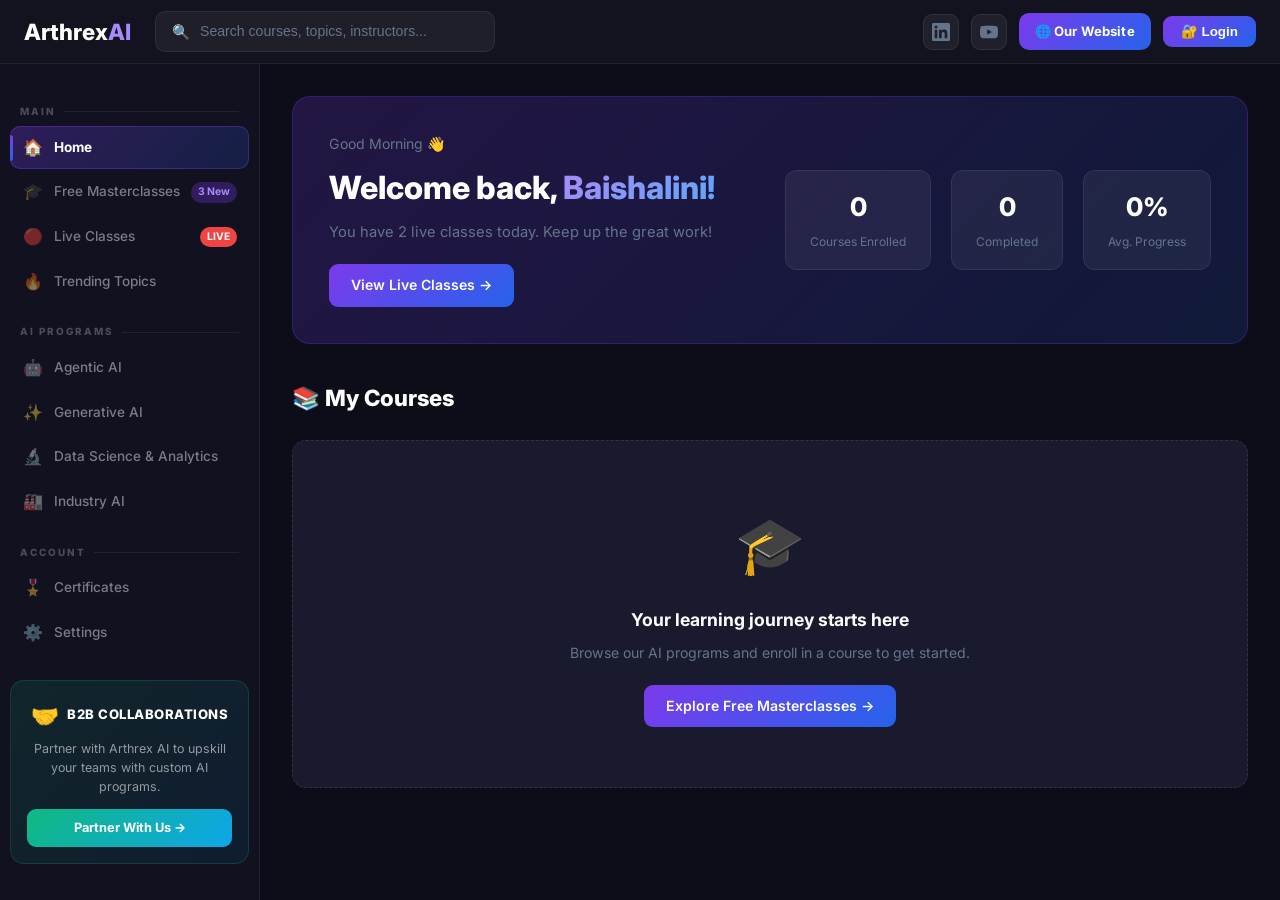
==== index.html @ 7dc5d70b "Initial commit — Arthrex AI EdTech platform" ====
<!DOCTYPE html>
<html lang="en">
<head>
  <meta charset="UTF-8" />
  <meta name="viewport" content="width=device-width, initial-scale=1.0"/>
  <title>Arthrex AI Dashboard</title>
  <link href="https://fonts.googleapis.com/css2?family=Inter:wght@400;500;600;700;800;900&display=swap" rel="stylesheet"/>
  <link rel="stylesheet" href="styles.css"/>
  <link rel="stylesheet" href="course-detail.css"/>
</head>
<body>

  <!-- TOP NAVBAR -->
  <header class="topbar">
    <div class="topbar-left">
      <div class="logo">Arthrex<span>AI</span></div>
      <div class="search-bar">
        <span class="search-icon">🔍</span>
        <input type="text" placeholder="Search courses, topics, instructors..." />
      </div>
    </div>
    <div class="topbar-right">
      <a href="https://www.linkedin.com/company/arthrex-ai" target="_blank" class="icon-btn social-btn" title="LinkedIn">
        <svg width="18" height="18" viewBox="0 0 24 24" fill="currentColor"><path d="M20.447 20.452h-3.554v-5.569c0-1.328-.027-3.037-1.852-3.037-1.853 0-2.136 1.445-2.136 2.939v5.667H9.351V9h3.414v1.561h.046c.477-.9 1.637-1.85 3.37-1.85 3.601 0 4.267 2.37 4.267 5.455v6.286zM5.337 7.433a2.062 2.062 0 0 1-2.063-2.065 2.064 2.064 0 1 1 2.063 2.065zm1.782 13.019H3.555V9h3.564v11.452zM22.225 0H1.771C.792 0 0 .774 0 1.729v20.542C0 23.227.792 24 1.771 24h20.451C23.2 24 24 23.227 24 22.271V1.729C24 .774 23.2 0 22.222 0h.003z"/></svg>
      </a>
      <a href="https://www.youtube.com/@arthrex-ai" target="_blank" class="icon-btn social-btn yt-btn" title="YouTube">
        <svg width="20" height="18" viewBox="0 0 24 24" fill="currentColor"><path d="M23.498 6.186a3.016 3.016 0 0 0-2.122-2.136C19.505 3.545 12 3.545 12 3.545s-7.505 0-9.377.505A3.017 3.017 0 0 0 .502 6.186C0 8.07 0 12 0 12s0 3.93.502 5.814a3.016 3.016 0 0 0 2.122 2.136c1.871.505 9.376.505 9.376.505s7.505 0 9.377-.505a3.015 3.015 0 0 0 2.122-2.136C24 15.93 24 12 24 12s0-3.93-.502-5.814zM9.545 15.568V8.432L15.818 12l-6.273 3.568z"/></svg>
      </a>
      <a href="website.html" class="btn-website" title="Our Website">🌐 Our Website</a>
      <button class="btn-login" id="btnLogin" style="display:none">🔐 Login</button>
      <div class="user-avatar" id="userAvatar" style="display:none">BS</div>
      <button class="btn-logout" id="btnLogout" style="display:none">Logout</button>
    </div>
  </header>

  <div class="dashboard-layout">

    <!-- LEFT SIDEBAR -->
    <aside class="sidebar">
      <nav class="sidebar-nav">

        <div class="nav-section-label">Main</div>
        <a href="#" class="nav-item active" data-section="home">
          <span class="nav-icon">🏠</span> Home
          <span class="badge new-badge" id="myCoursesCount" style="display:none">0</span>
        </a>
        <a href="#" class="nav-item" data-section="masterclass">
          <span class="nav-icon">🎓</span> Free Masterclasses
          <span class="badge new-badge">3 New</span>
        </a>
        <a href="#" class="nav-item" data-section="live">
          <span class="nav-icon">🔴</span> Live Classes
          <span class="badge live-badge">LIVE</span>
        </a>
        <a href="#" class="nav-item" data-section="trending">
          <span class="nav-icon">🔥</span> Trending Topics
        </a>

        <div class="nav-section-label">AI Programs</div>
        <a href="#" class="nav-item" data-section="agentic">
          <span class="nav-icon">🤖</span> Agentic AI
        </a>
        <a href="#" class="nav-item" data-section="genai">
          <span class="nav-icon">✨</span> Generative AI
        </a>
        <a href="#" class="nav-item" data-section="datascience">
          <span class="nav-icon">🔬</span> Data Science & Analytics
        </a>
        <a href="#" class="nav-item" data-section="domainai">
          <span class="nav-icon">🏭</span> Industry AI
        </a>

        <div class="nav-section-label">Account</div>
        <a href="#" class="nav-item" data-section="certificates">
          <span class="nav-icon">🎖️</span> Certificates
        </a>
        <a href="#" class="nav-item" data-section="settings">
          <span class="nav-icon">⚙️</span> Settings
        </a>
        <a href="admin.html" class="nav-item admin-link">
          <span class="nav-icon">🛡️</span> Admin Panel
        </a>

      </nav>

      <!-- Sidebar CTA — B2B Collaborations -->
      <div class="sidebar-cta b2b-cta">
        <div class="b2b-cta-top">
          <span class="b2b-icon">🤝</span>
          <strong>B2B Collaborations</strong>
        </div>
        <p>Partner with Arthrex AI to upskill your teams with custom AI programs.</p>
        <a href="#" class="btn-upgrade btn-b2b" onclick="openB2BModal()">Partner With Us →</a>
      </div>
    </aside>

    <!-- MAIN CONTENT -->
    <main class="main-content">

      <!-- HOME SECTION -->
      <section class="content-section active" id="section-home">
        <div class="welcome-banner">
          <div class="welcome-text">
            <p class="welcome-label">Good Morning 👋</p>
            <h1>Welcome back, <span class="gradient-text">Baishalini!</span></h1>
            <p class="welcome-sub">You have 2 live classes today. Keep up the great work!</p>
            <a href="#" class="btn-primary" onclick="showSection('live')">View Live Classes →</a>
          </div>
          <div class="welcome-stats">
            <div class="stat-box"><strong id="statEnrolled">0</strong><span>Courses Enrolled</span></div>
            <div class="stat-box"><strong id="statCompleted">0</strong><span>Completed</span></div>
            <div class="stat-box"><strong id="statProgress">0%</strong><span>Avg. Progress</span></div>
          </div>
        </div>

        <!-- My Courses -->
        <div class="section-header">
          <h2>📚 My Courses</h2>
          <a href="admin-lms.html" class="btn-manage-courses">⚙️ Manage in LMS Admin</a>
        </div>
        <div id="myCoursesEmpty" class="my-courses-empty" style="display:none">
          <div class="empty-icon">🎓</div>
          <h3>Your learning journey starts here</h3>
          <p>Browse our AI programs and enroll in a course to get started.</p>
          <a href="#" class="btn-primary" onclick="showSection('masterclass')">Explore Free Masterclasses →</a>
          <a href="#" class="btn-admin-only" id="emptyAdminLink" style="display:none;margin-top:10px" href="admin-lms.html">⚙️ Add Courses (Admin)</a>
        </div>
        <div class="cards-grid" id="myCoursesGrid"></div>

      </section>

      <!-- LIVE CLASSES SECTION -->
      <section class="content-section" id="section-live">
        <div class="section-header">
          <h2>🔴 Live Classes</h2>
        </div>
        <!-- Dynamic admin-created live classes only -->
        <div class="live-grid" id="dynamicLiveClasses"></div>
        <div id="lcEmptyState" class="lc-empty-state" style="display:none">
          <div class="empty-icon">🔴</div>
          <h3>No live classes scheduled</h3>
          <p>Check back soon — new sessions are added regularly.</p>
        </div>
      </section>

      <!-- FREE MASTERCLASSES SECTION -->
      <section class="content-section" id="section-masterclass">
        <div class="section-header">
          <h2>🎓 Free Masterclasses</h2>
        </div>
        <!-- Dynamic admin-created masterclasses (shown first) -->
        <div class="cards-grid" id="dynamicMasterclasses"></div>
      </section>

      <!-- TRENDING TOPICS SECTION -->
      <section class="content-section" id="section-trending">
        <div class="section-header">
          <h2>🔥 Trending Topics</h2>
          <p class="section-subtitle">Top AI & tech videos from YouTube — updated picks</p>
        </div>

        <!-- Search bar -->
        <div class="yt-search-bar">
          <span class="yt-search-icon">🔍</span>
          <input type="text" id="ytSearchInput" placeholder="Search YouTube for any topic..." onkeydown="if(event.key==='Enter') ytSearch()"/>
          <button class="btn-yt-search" onclick="ytSearch()">Search YouTube</button>
        </div>

        <!-- Topic filter chips -->
        <div class="yt-topic-chips" id="ytTopicChips">
          <button class="yt-chip active" onclick="loadTopic(this, 'top llm models 2025')">🧠 Top LLMs</button>
          <button class="yt-chip" onclick="loadTopic(this, 'claude code tutorial 2025')">🤖 Claude Code</button>
          <button class="yt-chip" onclick="loadTopic(this, 'agentic AI tutorial 2025')">⚡ Agentic AI</button>
          <button class="yt-chip" onclick="loadTopic(this, 'ChatGPT o3 tutorial')">💬 ChatGPT o3</button>
          <button class="yt-chip" onclick="loadTopic(this, 'Google Gemini 2.5 tutorial')">✨ Gemini 2.5</button>
          <button class="yt-chip" onclick="loadTopic(this, 'RAG tutorial 2025')">🔗 RAG</button>
          <button class="yt-chip" onclick="loadTopic(this, 'MCP model context protocol tutorial')">🔌 MCP</button>
          <button class="yt-chip" onclick="loadTopic(this, 'LangGraph tutorial 2025')">🕸️ LangGraph</button>
          <button class="yt-chip" onclick="loadTopic(this, 'CrewAI tutorial 2025')">👥 CrewAI</button>
          <button class="yt-chip" onclick="loadTopic(this, 'AWS Bedrock agents tutorial')">☁️ AWS Bedrock</button>
          <button class="yt-chip" onclick="loadTopic(this, 'fine tuning LLM tutorial 2025')">🎯 Fine-Tuning</button>
          <button class="yt-chip" onclick="loadTopic(this, 'AI agents 2025 tutorial')">🚀 AI Agents</button>
        </div>

        <!-- Active topic label -->
        <div class="yt-active-label" id="ytActiveLabel">
          <span id="ytTopicTitle">🧠 Top LLMs</span>
          <a id="ytSearchLink" href="https://www.youtube.com/results?search_query=top+llm+models+2025" target="_blank" class="yt-open-all">Open in YouTube ↗</a>
        </div>

        <!-- Video grid -->
        <div class="yt-video-grid" id="ytVideoGrid"></div>

        <!-- Loading state -->
        <div class="yt-loading" id="ytLoading" style="display:none">
          <div class="yt-spinner"></div>
          <span>Loading videos...</span>
        </div>
      </section>

      <!-- GENERATIVE AI SECTION -->
      <section class="content-section" id="section-genai">
        <div class="section-header">
          <h2>✨ Generative AI</h2>
          <div class="filter-tabs">
            <button class="filter-btn active">All</button>
            <button class="filter-btn">Professional</button>
            <button class="filter-btn">LLM</button>
            <button class="filter-btn">Prompt Engineering</button>
            <button class="filter-btn">RAG</button>
            <button class="filter-btn">MCP</button>
          </div>
        </div>
        <div class="cards-grid">
          <!-- LLM Programs -->
          <div class="subsection-header" style="grid-column:1/-1">
            <span class="subsection-icon">🧠</span>
            <h3>Large Language Models</h3>
          </div>

          <div class="master-card">
            <div class="card-thumb" style="background:linear-gradient(135deg,#10a37f,#1a7f64)">💬</div>
            <div class="card-body">
              <span class="tag">LLM</span>
              <div class="pro-badge" style="background:linear-gradient(135deg,#10a37f,#1a7f64)">GPT</div>
              <h3>Advanced GPT Engineering</h3>
              <p>Master GPT-4o, function calling, assistants API & production GPT applications.</p>
              <div class="card-meta"><span>⏱ 5 hrs</span><span>⭐ 4.9</span><span>👥 20K enrolled</span></div>
              <a href="#" class="btn-enroll">Enroll Now</a>
            </div>
          </div>

          <div class="master-card">
            <div class="card-thumb" style="background:linear-gradient(135deg,#c97c3a,#e8a87c)">🕶️</div>
            <div class="card-body">
              <span class="tag">LLM</span>
              <div class="pro-badge" style="background:linear-gradient(135deg,#c97c3a,#e8a87c)">Claude</div>
              <h3>Claude AI Engineering</h3>
              <p>Build intelligent apps using Anthropic's Claude — tool use, vision & long context.</p>
              <div class="card-meta"><span>⏱ 4 hrs</span><span>⭐ 4.8</span><span>👥 12K enrolled</span></div>
              <a href="#" class="btn-enroll">Enroll Now</a>
            </div>
          </div>

          <div class="master-card">
            <div class="card-thumb" style="background:linear-gradient(135deg,#4285f4,#34a853)">💎</div>
            <div class="card-body">
              <span class="tag">LLM</span>
              <div class="pro-badge" style="background:linear-gradient(135deg,#4285f4,#34a853)">Gemini</div>
              <h3>Gemini Multimodal Engineering</h3>
              <p>Leverage Google Gemini for text, image, audio & video AI applications.</p>
              <div class="card-meta"><span>⏱ 4.5 hrs</span><span>⭐ 4.9</span><span>👥 14K enrolled</span></div>
              <a href="#" class="btn-enroll">Enroll Now</a>
            </div>
          </div>

          <div class="master-card">
            <div class="card-thumb" style="background:linear-gradient(135deg,#374151,#6b7280)">🖥️</div>
            <div class="card-body">
              <span class="tag">LLM</span>
              <div class="pro-badge" style="background:linear-gradient(135deg,#374151,#6b7280)">Local LLM</div>
              <h3>Open Source LLM Engineering</h3>
              <p>Run & deploy Llama, Mistral, Phi & Ollama locally and on cloud infrastructure.</p>
              <div class="card-meta"><span>⏱ 5 hrs</span><span>⭐ 4.8</span><span>👥 11K enrolled</span></div>
              <a href="#" class="btn-enroll">Enroll Now</a>
            </div>
          </div>

          <div class="master-card">
            <div class="card-thumb" style="background:linear-gradient(135deg,#7c3aed,#ec4899)">🎯</div>
            <div class="card-body">
              <span class="tag">LLM</span>
              <div class="pro-badge" style="background:linear-gradient(135deg,#7c3aed,#ec4899)">Fine-Tuning</div>
              <h3>LLM Fine-Tuning Engineering</h3>
              <p>Fine-tune LLMs using LoRA, QLoRA, PEFT & RLHF for domain-specific tasks.</p>
              <div class="card-meta"><span>⏱ 6 hrs</span><span>⭐ 4.9</span><span>👥 9K enrolled</span></div>
              <a href="#" class="btn-enroll">Enroll Now</a>
            </div>
          </div>

          <div class="master-card">
            <div class="card-thumb" style="background:linear-gradient(135deg,#0ea5e9,#06b6d4)">📝</div>
            <div class="card-body">
              <span class="tag">LLM</span>
              <div class="pro-badge" style="background:linear-gradient(135deg,#0ea5e9,#06b6d4)">Context</div>
              <h3>Context Engineering for LLMs</h3>
              <p>Design optimal context windows, memory systems & retrieval strategies for LLMs.</p>
              <div class="card-meta"><span>⏱ 3.5 hrs</span><span>⭐ 4.9</span><span>👥 8K enrolled</span></div>
              <a href="#" class="btn-enroll">Enroll Now</a>
            </div>
          </div>

          <div class="master-card">
            <div class="card-thumb" style="background:linear-gradient(135deg,#f97316,#facc15)">🚀</div>
            <div class="card-body">
              <span class="tag">LLM</span>
              <div class="pro-badge" style="background:linear-gradient(135deg,#f97316,#facc15)">Deployment</div>
              <h3>Production LLM Systems</h3>
              <p>Deploy, monitor & scale LLMs in production with observability & cost optimization.</p>
              <div class="card-meta"><span>⏱ 5 hrs</span><span>⭐ 4.9</span><span>👥 7K enrolled</span></div>
              <a href="#" class="btn-enroll">Enroll Now</a>
            </div>
          </div>

          <div class="master-card">
            <div class="card-thumb" style="background:linear-gradient(135deg,#1e3a5f,#2563eb)">🏗️</div>
            <div class="card-body">
              <span class="tag">LLM</span>
              <div class="pro-badge enterprise-badge">Architecture</div>
              <h3>Foundation Model Engineering</h3>
              <p>Understand transformer architecture, pre-training, RLHF & foundation model design.</p>
              <div class="card-meta"><span>⏱ 7 hrs</span><span>⭐ 5.0</span><span>👥 5K enrolled</span></div>
              <a href="#" class="btn-enroll">Enroll Now</a>
            </div>
          </div>
          <div class="master-card">
            <div class="card-thumb" style="background:linear-gradient(135deg,#f59e0b,#ef4444)">✍️</div>
            <div class="card-body">
              <span class="tag">Prompt Engineering</span>
              <div class="pro-badge" style="background:linear-gradient(135deg,#f59e0b,#ef4444)">Fundamentals</div>
              <h3>Prompt Engineering Fundamentals</h3>
              <p>Learn prompting techniques, structured outputs, reasoning patterns, and AI response optimization.</p>
              <div class="card-meta"><span>⏱ 2 Weeks</span><span>⭐ 4.9</span><span>👥 18K enrolled</span></div>
              <a href="#" class="btn-enroll">Enroll Now</a>
            </div>
          </div>

          <div class="master-card">
            <div class="card-thumb" style="background:linear-gradient(135deg,#7c3aed,#2563eb)">⚙️</div>
            <div class="card-body">
              <span class="tag">Prompt Engineering</span>
              <div class="pro-badge" style="background:linear-gradient(135deg,#7c3aed,#2563eb)">Advanced</div>
              <h3>Advanced Prompt Engineering</h3>
              <p>Develop chain-of-thought prompts, system prompts, AI workflows, and enterprise prompt architectures.</p>
              <div class="card-meta"><span>⏱ 3 Weeks</span><span>⭐ 4.8</span><span>👥 12K enrolled</span></div>
              <a href="#" class="btn-enroll">Enroll Now</a>
            </div>
          </div>

          <div class="master-card">
            <div class="card-thumb" style="background:linear-gradient(135deg,#10b981,#0ea5e9)">🚀</div>
            <div class="card-body">
              <span class="tag">Prompt Engineering</span>
              <div class="pro-badge" style="background:linear-gradient(135deg,#10b981,#0ea5e9)">Production</div>
              <h3>Prompt Engineering for Production AI</h3>
              <p>Create production-grade prompt pipelines for chatbots, copilots, and AI automation platforms.</p>
              <div class="card-meta"><span>⏱ 3 Weeks</span><span>⭐ 4.9</span><span>👥 10K enrolled</span></div>
              <a href="#" class="btn-enroll">Enroll Now</a>
            </div>
          </div>
          <div class="master-card">
            <div class="card-thumb" style="background:linear-gradient(135deg,#10b981,#0ea5e9)">🔗</div>
            <div class="card-body">
              <span class="tag">RAG</span>
              <div class="pro-badge" style="background:linear-gradient(135deg,#10b981,#0ea5e9)">RAG</div>
              <h3>Build Intelligent Retrieval-Augmented AI Systems</h3>
              <p>Create AI applications with embeddings, vector databases, semantic search, and enterprise knowledge retrieval.</p>
              <div class="card-meta"><span>⏱ 3 Weeks</span><span>⭐ 4.9</span><span>👥 14K enrolled</span></div>
              <a href="#" class="btn-enroll">Enroll Now</a>
            </div>
          </div>

          <div class="master-card">
            <div class="card-thumb" style="background:linear-gradient(135deg,#7c3aed,#ec4899)">🕸️</div>
            <div class="card-body">
              <span class="tag">RAG</span>
              <div class="pro-badge" style="background:linear-gradient(135deg,#7c3aed,#ec4899)">Graph RAG</div>
              <h3>Knowledge Graphs & Contextual AI Retrieval</h3>
              <p>Develop advanced GraphRAG systems using knowledge graphs, relationship mapping, and intelligent reasoning pipelines.</p>
              <div class="card-meta"><span>⏱ 3 Weeks</span><span>⭐ 4.8</span><span>👥 9K enrolled</span></div>
              <a href="#" class="btn-enroll">Enroll Now</a>
            </div>
          </div>

          <div class="master-card">
            <div class="card-thumb" style="background:linear-gradient(135deg,#0ea5e9,#2563eb)">☁️</div>
            <div class="card-body">
              <span class="tag">RAG</span>
              <div class="pro-badge" style="background:linear-gradient(135deg,#0ea5e9,#2563eb)">Serverless RAG</div>
              <h3>Scalable Cloud-Native RAG Architectures</h3>
              <p>Deploy serverless Retrieval-Augmented Generation systems using APIs, vector databases, and cloud functions.</p>
              <div class="card-meta"><span>⏱ 4 Weeks</span><span>⭐ 4.9</span><span>👥 11K enrolled</span></div>
              <a href="#" class="btn-enroll">Enroll Now</a>
            </div>
          </div>
          <div class="master-card">
            <div class="card-thumb" style="background:linear-gradient(135deg,#ec4899,#8b5cf6)">🔌</div>
            <div class="card-body">
              <span class="tag">MCP</span>
              <div class="pro-badge" style="background:linear-gradient(135deg,#ec4899,#8b5cf6)">Fundamentals</div>
              <h3>MCP Fundamentals</h3>
              <p>Learn Model Context Protocol, tool calling, API integrations, and context-aware AI systems.</p>
              <div class="card-meta"><span>⏱ 2 Weeks</span><span>⭐ 4.8</span><span>👥 8K enrolled</span></div>
              <a href="#" class="btn-enroll">Enroll Now</a>
            </div>
          </div>

          <div class="master-card">
            <div class="card-thumb" style="background:linear-gradient(135deg,#1e3a5f,#2563eb)">⚙️</div>
            <div class="card-body">
              <span class="tag">MCP</span>
              <div class="pro-badge enterprise-badge">Enterprise</div>
              <h3>Enterprise MCP Engineering</h3>
              <p>Develop enterprise-grade AI workflows connecting databases, APIs, CRMs, and business tools.</p>
              <div class="card-meta"><span>⏱ 3 Weeks</span><span>⭐ 4.8</span><span>👥 6K enrolled</span></div>
              <a href="#" class="btn-enroll">Enroll Now</a>
            </div>
          </div>

          <div class="master-card">
            <div class="card-thumb" style="background:linear-gradient(135deg,#059669,#0ea5e9)">🚀</div>
            <div class="card-body">
              <span class="tag">MCP</span>
              <div class="pro-badge ops-badge">Agent Systems</div>
              <h3>MCP & AI Agent Systems</h3>
              <p>Build autonomous AI agents capable of interacting with external systems and executing tasks.</p>
              <div class="card-meta"><span>⏱ 3 Weeks</span><span>⭐ 4.9</span><span>👥 7K enrolled</span></div>
              <a href="#" class="btn-enroll">Enroll Now</a>
            </div>
          </div>

          <!-- Professional Programs -->
          <div class="subsection-header" style="grid-column:1/-1">
            <span class="subsection-icon">🏅</span>
            <h3>Professional Programs — 3 to 6 Month Courses</h3>
          </div>

          <div class="master-card pro-card">
            <div class="card-thumb" style="background:linear-gradient(135deg,#7c3aed,#2563eb)">🚀</div>
            <div class="card-body">
              <span class="tag">Professional</span>
              <div class="pro-badge">Flagship</div>
              <h3>Professional Generative AI Engineer</h3>
              <p>Master LLMs, RAG, prompt engineering, fine-tuning, vector databases, and production AI applications.</p>
              <div class="card-meta"><span>📅 6 Months</span><span>🎓 Professional Certification</span><span>🛠 Hands-on Projects</span></div>
              <a href="#" class="btn-enroll">Enroll Now</a>
            </div>
          </div>

          <div class="master-card pro-card">
            <div class="card-thumb" style="background:linear-gradient(135deg,#10b981,#0ea5e9)">🧑‍💻</div>
            <div class="card-body">
              <span class="tag">Professional</span>
              <div class="pro-badge developer-badge">Developer</div>
              <h3>Full Stack Generative AI Developer</h3>
              <p>Build end-to-end GenAI applications using LLMs, APIs, RAG pipelines, and cloud deployment.</p>
              <div class="card-meta"><span>📅 6 Months</span><span>🚀 Industry Projects</span><span>⚙️ Production Deployment</span></div>
              <a href="#" class="btn-enroll">Enroll Now</a>
            </div>
          </div>

          <div class="master-card pro-card">
            <div class="card-thumb" style="background:linear-gradient(135deg,#1e3a5f,#2563eb)">🏢</div>
            <div class="card-body">
              <span class="tag">Professional</span>
              <div class="pro-badge enterprise-badge">Enterprise</div>
              <h3>Enterprise Generative AI Architect</h3>
              <p>Design scalable enterprise AI systems with foundation models, orchestration, and AI infrastructure.</p>
              <div class="card-meta"><span>📅 6 Months</span><span>🏢 Enterprise Focused</span><span>☁️ Cloud & AI Systems</span></div>
              <a href="#" class="btn-enroll">Enroll Now</a>
            </div>
          </div>

          <div class="master-card pro-card">
            <div class="card-thumb" style="background:linear-gradient(135deg,#f59e0b,#ef4444)">🧠</div>
            <div class="card-body">
              <span class="tag">Professional</span>
              <div class="pro-badge advanced-badge">Applied</div>
              <h3>Applied Generative AI Professional</h3>
              <p>Learn practical implementation of GPT models, embeddings, vector databases, and AI workflows.</p>
              <div class="card-meta"><span>📅 3 Months</span><span>🧠 Real-World Use Cases</span><span>🔗 Enterprise Integrations</span></div>
              <a href="#" class="btn-enroll">Enroll Now</a>
            </div>
          </div>
        </div>
      </section>

      <!-- AGENTIC AI SECTION -->
      <section class="content-section" id="section-agentic">
        <div class="section-header">
          <h2>🤖 Agentic AI</h2>
          <div class="filter-tabs">
            <button class="filter-btn active">All</button>
            <button class="filter-btn">Professional</button>
            <button class="filter-btn">Cloud Based</button>
            <button class="filter-btn">Architecture</button>
          </div>
        </div>
        <div class="cards-grid">
          <div class="master-card">
            <div class="card-thumb" style="background:linear-gradient(135deg,#7c3aed,#2563eb)">🤖</div>
            <div class="card-body">
              <span class="tag">All</span>
              <h3>Building Autonomous AI Agents</h3>
              <p>Create intelligent agents that can plan, reason, and execute tasks.</p>
              <div class="card-meta"><span>⏱ 4 hrs</span><span>⭐ 4.9</span><span>👥 12K enrolled</span></div>
              <a href="#" class="btn-enroll">Enroll Now</a>
            </div>
          </div>
          <!-- Cloud Native Agentic AI -->
          <div class="subsection-header" style="grid-column:1/-1">
            <span class="subsection-icon">☁️</span>
            <h3>Cloud Native Agentic AI</h3>
          </div>

          <div class="master-card">
            <div class="card-thumb" style="background:linear-gradient(135deg,#f59e0b,#ef4444)">☁️</div>
            <div class="card-body">
              <span class="tag">Cloud Based</span>
              <h3>AWS Bedrock</h3>
              <p>Build Autonomous AI Agents on AWS using Bedrock foundation models.</p>
              <div class="card-meta"><span>⏱ 5 hrs</span><span>⭐ 4.9</span><span>👥 10K enrolled</span></div>
              <a href="#" class="btn-enroll">Enroll Now</a>
            </div>
          </div>
          <div class="master-card">
            <div class="card-thumb" style="background:linear-gradient(135deg,#0078d4,#00bcf2)">☁️</div>
            <div class="card-body">
              <span class="tag">Cloud Based</span>
              <h3>Azure AutoGen</h3>
              <p>Create Collaborative Multi-Agent Systems using Microsoft Azure AutoGen.</p>
              <div class="card-meta"><span>⏱ 4.5 hrs</span><span>⭐ 4.8</span><span>👥 8K enrolled</span></div>
              <a href="#" class="btn-enroll">Enroll Now</a>
            </div>
          </div>
          <div class="master-card">
            <div class="card-thumb" style="background:linear-gradient(135deg,#6264a7,#0078d4)">☁️</div>
            <div class="card-body">
              <span class="tag">Cloud Based</span>
              <h3>Copilot Studio</h3>
              <p>Develop Enterprise AI Copilots with Microsoft Copilot Studio.</p>
              <div class="card-meta"><span>⏱ 4 hrs</span><span>⭐ 4.8</span><span>👥 7K enrolled</span></div>
              <a href="#" class="btn-enroll">Enroll Now</a>
            </div>
          </div>
          <div class="master-card">
            <div class="card-thumb" style="background:linear-gradient(135deg,#4285f4,#34a853)">☁️</div>
            <div class="card-body">
              <span class="tag">Cloud Based</span>
              <h3>Vertex AI</h3>
              <p>Deploy Cloud-Native AI Agents using Google Cloud Vertex AI.</p>
              <div class="card-meta"><span>⏱ 5 hrs</span><span>⭐ 4.9</span><span>👥 9K enrolled</span></div>
              <a href="#" class="btn-enroll">Enroll Now</a>
            </div>
          </div>
          <div class="master-card">
            <div class="card-thumb" style="background:linear-gradient(135deg,#ef4444,#f97316)">🤖</div>
            <div class="card-body">
              <span class="tag">Cloud Based</span>
              <h3>CrewAI</h3>
              <p>Engineer Multi-Agent AI Teams using the CrewAI framework.</p>
              <div class="card-meta"><span>⏱ 4 hrs</span><span>⭐ 4.9</span><span>👥 6K enrolled</span></div>
              <a href="#" class="btn-enroll">Enroll Now</a>
            </div>
          </div>
          <div class="master-card">
            <div class="card-thumb" style="background:linear-gradient(135deg,#10b981,#0ea5e9)">🔄</div>
            <div class="card-body">
              <span class="tag">Cloud Based</span>
              <h3>n8n AI</h3>
              <p>Automate Workflows with AI Agents using n8n's visual automation platform.</p>
              <div class="card-meta"><span>⏱ 3.5 hrs</span><span>⭐ 4.8</span><span>👥 5K enrolled</span></div>
              <a href="#" class="btn-enroll">Enroll Now</a>
            </div>
          </div>

          <!-- Professional Programs -->
          <div class="subsection-header" style="grid-column:1/-1">
            <span class="subsection-icon">🏅</span>
            <h3>Professional Programs — 3 to 6 Month Courses</h3>
          </div>

          <div class="master-card pro-card">
            <div class="card-thumb" style="background:linear-gradient(135deg,#7c3aed,#2563eb)">🚀</div>
            <div class="card-body">
              <span class="tag">Professional</span>
              <div class="pro-badge">Flagship</div>
              <h3>Professional Agentic AI Engineer</h3>
              <p>The most comprehensive program to become a certified Agentic AI Engineer.</p>
              <div class="card-meta"><span>📅 6 Months</span><span>⭐ 5.0</span><span>👥 5K enrolled</span></div>
              <a href="#" class="btn-enroll">Enroll Now</a>
            </div>
          </div>

          <div class="master-card pro-card">
            <div class="card-thumb" style="background:linear-gradient(135deg,#10b981,#0ea5e9)">🧑‍💻</div>
            <div class="card-body">
              <span class="tag">Professional</span>
              <div class="pro-badge developer-badge">Developer</div>
              <h3>Full Stack Generative AI Engineer</h3>
              <p>Build end-to-end GenAI applications from LLMs to production deployment.</p>
              <div class="card-meta"><span>📅 5 Months</span><span>⭐ 4.9</span><span>👥 4.2K enrolled</span></div>
              <a href="#" class="btn-enroll">Enroll Now</a>
            </div>
          </div>

          <div class="master-card pro-card">
            <div class="card-thumb" style="background:linear-gradient(135deg,#ec4899,#8b5cf6)">🤖</div>
            <div class="card-body">
              <span class="tag">Professional</span>
              <div class="pro-badge advanced-badge">Advanced AI</div>
              <h3>Multi-Agent AI Engineering</h3>
              <p>Design, build & orchestrate complex multi-agent AI systems at scale.</p>
              <div class="card-meta"><span>📅 4 Months</span><span>⭐ 4.9</span><span>👥 3.5K enrolled</span></div>
              <a href="#" class="btn-enroll">Enroll Now</a>
            </div>
          </div>

          <div class="master-card pro-card">
            <div class="card-thumb" style="background:linear-gradient(135deg,#f59e0b,#ef4444)">🏢</div>
            <div class="card-body">
              <span class="tag">Professional</span>
              <div class="pro-badge business-badge">Business AI</div>
              <h3>Enterprise AI Automation Engineer</h3>
              <p>Automate enterprise workflows & processes using AI-driven solutions.</p>
              <div class="card-meta"><span>📅 5 Months</span><span>⭐ 4.8</span><span>👥 2.8K enrolled</span></div>
              <a href="#" class="btn-enroll">Enroll Now</a>
            </div>
          </div>

          <div class="master-card pro-card">
            <div class="card-thumb" style="background:linear-gradient(135deg,#06b6d4,#6366f1)">🔄</div>
            <div class="card-body">
              <span class="tag">Professional</span>
              <div class="pro-badge workflow-badge">Workflow Systems</div>
              <h3>AI Orchestration Professional</h3>
              <p>Master AI workflow orchestration, pipelines & agent coordination systems.</p>
              <div class="card-meta"><span>📅 3 Months</span><span>⭐ 4.9</span><span>👥 2.2K enrolled</span></div>
              <a href="#" class="btn-enroll">Enroll Now</a>
            </div>
          </div>

          <div class="master-card pro-card">
            <div class="card-thumb" style="background:linear-gradient(135deg,#0f172a,#7c3aed)">🌌</div>
            <div class="card-body">
              <span class="tag">Professional</span>
              <div class="pro-badge futuristic-badge">Futuristic</div>
              <h3>Autonomous AI Systems</h3>
              <p>Explore next-gen autonomous AI systems, self-learning agents & future architectures.</p>
              <div class="card-meta"><span>📅 6 Months</span><span>⭐ 5.0</span><span>👥 1.5K enrolled</span></div>
              <a href="#" class="btn-enroll">Enroll Now</a>
            </div>
          </div>

          <div class="master-card pro-card">
            <div class="card-thumb" style="background:linear-gradient(135deg,#059669,#0ea5e9)">⚙️</div>
            <div class="card-body">
              <span class="tag">Professional</span>
              <div class="pro-badge ops-badge">Operations</div>
              <h3>AgentOps Professional</h3>
              <p>Monitor, manage & optimize AI agents in production with AgentOps best practices.</p>
              <div class="card-meta"><span>📅 3 Months</span><span>⭐ 4.9</span><span>👥 1.8K enrolled</span></div>
              <a href="#" class="btn-enroll">Enroll Now</a>
            </div>
          </div>
        </div>

        <!-- Enterprise / Architecture Programs -->
        <div class="subsection-header">
          <span class="subsection-icon">🏗️</span>
          <h3>Enterprise / Architecture Programs</h3>
        </div>
        <div class="cards-grid">
          <div class="master-card enterprise-card">
            <div class="card-thumb" style="background:linear-gradient(135deg,#1e3a5f,#2563eb)">🏢</div>
            <div class="card-body">
              <span class="tag enterprise-tag">Architecture</span>
              <h3>Enterprise AI Architecture</h3>
              <p>Design scalable, secure & governed AI systems for large enterprises.</p>
              <div class="card-meta"><span>⏱ 8 hrs</span><span>⭐ 5.0</span><span>👥 3K enrolled</span></div>
              <a href="#" class="btn-enroll">Enroll Now</a>
            </div>
          </div>
          <div class="master-card enterprise-card">
            <div class="card-thumb" style="background:linear-gradient(135deg,#312e81,#7c3aed)">📍</div>
            <div class="card-body">
              <span class="tag enterprise-tag">Architecture</span>
              <h3>AI Solution Architect</h3>
              <p>Master end-to-end AI solution design, integration & deployment strategies.</p>
              <div class="card-meta"><span>⏱ 10 hrs</span><span>⭐ 5.0</span><span>👥 2.5K enrolled</span></div>
              <a href="#" class="btn-enroll">Enroll Now</a>
            </div>
          </div>
          <div class="master-card enterprise-card">
            <div class="card-thumb" style="background:linear-gradient(135deg,#0f4c75,#1b6ca8)">🚀</div>
            <div class="card-body">
              <span class="tag enterprise-tag">Architecture</span>
              <h3>NextGen AI Platforms</h3>
              <p>Explore cutting-edge AI platforms, toolchains & future-ready architectures.</p>
              <div class="card-meta"><span>⏱ 7 hrs</span><span>⭐ 4.9</span><span>👥 1.8K enrolled</span></div>
              <a href="#" class="btn-enroll">Enroll Now</a>
            </div>
          </div>
        </div>
      </section>

      <!-- DATA SCIENCE & ANALYTICS SECTION -->
      <section class="content-section" id="section-datascience">
        <div class="section-header">
          <h2>🔬 Data Science & Analytics</h2>
          <div class="filter-tabs">
            <button class="filter-btn active">All</button>
            <button class="filter-btn">Data Science</button>
            <button class="filter-btn">Data Analytics</button>
            <button class="filter-btn">AI Tools</button>
          </div>
        </div>
        <div class="cards-grid">
          <div class="master-card">
            <div class="card-thumb" style="background:linear-gradient(135deg,#7c3aed,#2563eb)">🔬</div>
            <div class="card-body">
              <span class="tag">Data Science</span>
              <h3>Data Science with Python</h3>
              <p>Master NumPy, Pandas, Matplotlib & Scikit-learn for real-world projects.</p>
              <div class="card-meta"><span>⏱ 6 hrs</span><span>⭐ 4.9</span><span>👥 38K enrolled</span></div>
              <a href="#" class="btn-enroll">Enroll Now</a>
            </div>
          </div>
          <div class="master-card">
            <div class="card-thumb" style="background:linear-gradient(135deg,#10b981,#0ea5e9)">📊</div>
            <div class="card-body">
              <span class="tag">Data Analytics</span>
              <h3>Business Analytics & Visualization</h3>
              <p>Turn raw data into business insights using Power BI & Tableau.</p>
              <div class="card-meta"><span>⏱ 4 hrs</span><span>⭐ 4.8</span><span>👥 29K enrolled</span></div>
              <a href="#" class="btn-enroll">Enroll Now</a>
            </div>
          </div>
          <div class="master-card">
            <div class="card-thumb" style="background:linear-gradient(135deg,#f59e0b,#ef4444)">🤖</div>
            <div class="card-body">
              <span class="tag">AI Tools</span>
              <h3>AI Tools for Data Professionals</h3>
              <p>Leverage ChatGPT, Copilot & AI-powered tools to supercharge your workflow.</p>
              <div class="card-meta"><span>⏱ 3 hrs</span><span>⭐ 4.9</span><span>👥 21K enrolled</span></div>
              <a href="#" class="btn-enroll">Enroll Now</a>
            </div>
          </div>
          <div class="master-card">
            <div class="card-thumb" style="background:linear-gradient(135deg,#ec4899,#8b5cf6)">🗄️</div>
            <div class="card-body">
              <span class="tag">Data Analytics</span>
              <h3>SQL & Database Analytics</h3>
              <p>Write advanced SQL queries and build analytics dashboards from scratch.</p>
              <div class="card-meta"><span>⏱ 3.5 hrs</span><span>⭐ 4.7</span><span>👥 17K enrolled</span></div>
              <a href="#" class="btn-enroll">Enroll Now</a>
            </div>
          </div>
        </div>
      </section>

      <!-- INDUSTRY AI SECTION -->
      <section class="content-section" id="section-domainai">
        <div class="section-header">
          <h2>🏭 Industry AI</h2>
          <div class="filter-tabs">
            <button class="filter-btn active">All</button>
            <button class="filter-btn">Healthcare</button>
            <button class="filter-btn">Retail</button>
            <button class="filter-btn">E-Commerce</button>
            <button class="filter-btn">Finance</button>
            <button class="filter-btn">Telecom</button>
            <button class="filter-btn">Banking</button>
            <button class="filter-btn">IT Support</button>
            <button class="filter-btn">Automation</button>
            <button class="filter-btn">Robotics</button>
          </div>
        </div>
        <div class="cards-grid">
          <div class="master-card">
            <div class="card-thumb" style="background:linear-gradient(135deg,#10b981,#0ea5e9)">🏥</div>
            <div class="card-body">
              <span class="tag">Healthcare</span>
              <h3>AI in Healthcare & Diagnostics</h3>
              <p>Apply AI for medical imaging, patient data analysis & clinical decision support.</p>
              <div class="card-meta"><span>⏱ 5 hrs</span><span>⭐ 4.9</span><span>👥 14K enrolled</span></div>
              <a href="#" class="btn-enroll">Enroll Now</a>
            </div>
          </div>
          <div class="master-card">
            <div class="card-thumb" style="background:linear-gradient(135deg,#f59e0b,#ef4444)">🛍️</div>
            <div class="card-body">
              <span class="tag">Retail</span>
              <h3>AI for Retail & Inventory</h3>
              <p>Demand forecasting, smart shelves & personalized shopping with AI.</p>
              <div class="card-meta"><span>⏱ 4 hrs</span><span>⭐ 4.8</span><span>👥 11K enrolled</span></div>
              <a href="#" class="btn-enroll">Enroll Now</a>
            </div>
          </div>
          <div class="master-card">
            <div class="card-thumb" style="background:linear-gradient(135deg,#7c3aed,#2563eb)">🛏️</div>
            <div class="card-body">
              <span class="tag">E-Commerce</span>
              <h3>AI-Powered E-Commerce Solutions</h3>
              <p>Build recommendation engines, chatbots & dynamic pricing systems.</p>
              <div class="card-meta"><span>⏱ 4.5 hrs</span><span>⭐ 4.9</span><span>👥 18K enrolled</span></div>
              <a href="#" class="btn-enroll">Enroll Now</a>
            </div>
          </div>
          <div class="master-card">
            <div class="card-thumb" style="background:linear-gradient(135deg,#ec4899,#8b5cf6)">💹</div>
            <div class="card-body">
              <span class="tag">Finance</span>
              <h3>AI in Finance & Risk Analytics</h3>
              <p>Fraud detection, algorithmic trading & credit scoring using ML models.</p>
              <div class="card-meta"><span>⏱ 5 hrs</span><span>⭐ 4.9</span><span>👥 16K enrolled</span></div>
              <a href="#" class="btn-enroll">Enroll Now</a>
            </div>
          </div>
          <div class="master-card">
            <div class="card-thumb" style="background:linear-gradient(135deg,#06b6d4,#3b82f6)">📶</div>
            <div class="card-body">
              <span class="tag">Telecom</span>
              <h3>AI for Telecom Networks</h3>
              <p>Network optimization, churn prediction & AI-driven customer experience.</p>
              <div class="card-meta"><span>⏱ 3.5 hrs</span><span>⭐ 4.7</span><span>👥 8K enrolled</span></div>
              <a href="#" class="btn-enroll">Enroll Now</a>
            </div>
          </div>
          <div class="master-card">
            <div class="card-thumb" style="background:linear-gradient(135deg,#10b981,#7c3aed)">🏦</div>
            <div class="card-body">
              <span class="tag">Banking</span>
              <h3>AI in Banking & FinTech</h3>
              <p>KYC automation, loan underwriting & conversational banking with AI.</p>
              <div class="card-meta"><span>⏱ 4 hrs</span><span>⭐ 4.8</span><span>👥 12K enrolled</span></div>
              <a href="#" class="btn-enroll">Enroll Now</a>
            </div>
          </div>
          <div class="master-card">
            <div class="card-thumb" style="background:linear-gradient(135deg,#f97316,#facc15)">🛠️</div>
            <div class="card-body">
              <span class="tag">IT Support</span>
              <h3>AI for IT Support & AIOps</h3>
              <p>Automate ticketing, root cause analysis & incident resolution with AI.</p>
              <div class="card-meta"><span>⏱ 3 hrs</span><span>⭐ 4.8</span><span>👥 9K enrolled</span></div>
              <a href="#" class="btn-enroll">Enroll Now</a>
            </div>
          </div>
          <div class="master-card">
            <div class="card-thumb" style="background:linear-gradient(135deg,#6366f1,#0ea5e9)">⚙️</div>
            <div class="card-body">
              <span class="tag">Automation</span>
              <h3>Intelligent Process Automation</h3>
              <p>RPA + AI for end-to-end business process automation at scale.</p>
              <div class="card-meta"><span>⏱ 4 hrs</span><span>⭐ 4.9</span><span>👥 13K enrolled</span></div>
              <a href="#" class="btn-enroll">Enroll Now</a>
            </div>
          </div>
          <div class="master-card">
            <div class="card-thumb" style="background:linear-gradient(135deg,#ef4444,#7c3aed)">🤖</div>
            <div class="card-body">
              <span class="tag">Robotics</span>
              <h3>AI & Robotics Engineering</h3>
              <p>Build intelligent robots using computer vision, ROS & reinforcement learning.</p>
              <div class="card-meta"><span>⏱ 6 hrs</span><span>⭐ 4.9</span><span>👥 7K enrolled</span></div>
              <a href="#" class="btn-enroll">Enroll Now</a>
            </div>
          </div>
        </div>
      </section>

      <!-- SUCCESS STORIES SECTION -->
      <section class="content-section" id="section-success">
        <div class="section-header">
          <h2>🏆 Success Stories</h2>
        </div>
        <div class="stories-grid">
          <div class="story-card featured-story">
            <div class="story-quote">"</div>
            <p>I was a BCA fresher with no job. After completing the Full-Stack course on Arthrex AI, I landed a ₹12 LPA offer at a Bangalore startup in just 5 months. The live classes and mentorship made all the difference.</p>
            <div class="story-author">
              <div class="avatar" style="background:linear-gradient(135deg,#7c3aed,#2563eb)">AK</div>
              <div>
                <strong>Arjun Kumar</strong>
                <span>Frontend Dev @ TechNova · ₹12 LPA</span>
              </div>
              <div class="story-badge">🚀 Hired in 5 months</div>
            </div>
          </div>
          <div class="story-card">
            <div class="story-quote">"</div>
            <p>Arthrex AI's UI/UX course helped me transition from a graphic designer to a product designer. The portfolio projects were exactly what recruiters wanted to see.</p>
            <div class="story-author">
              <div class="avatar" style="background:linear-gradient(135deg,#f59e0b,#ef4444)">SR</div>
              <div>
                <strong>Sara Ramos</strong>
                <span>Product Designer @ Zomato</span>
              </div>
            </div>
          </div>
          <div class="story-card">
            <div class="story-quote">"</div>
            <p>Cleared AWS Solutions Architect exam in my first attempt. The mock tests and live Q&A sessions were incredibly helpful. 100% recommend!</p>
            <div class="story-author">
              <div class="avatar" style="background:linear-gradient(135deg,#10b981,#0ea5e9)">MJ</div>
              <div>
                <strong>Mike Johnson</strong>
                <span>Cloud Engineer @ Infosys</span>
              </div>
            </div>
          </div>
          <div class="story-card">
            <div class="story-quote">"</div>
            <p>From a homemaker to a digital marketer — Arthrex AI made it possible. The flexible schedule and recorded sessions helped me learn at my own pace.</p>
            <div class="story-author">
              <div class="avatar" style="background:linear-gradient(135deg,#ec4899,#8b5cf6)">PN</div>
              <div>
                <strong>Priya Nair</strong>
                <span>Digital Marketer @ Freelance</span>
              </div>
            </div>
          </div>
        </div>
      </section>

    </main>
  </div>

  <!-- LOGIN MODAL -->
  <div class="modal-overlay" id="loginModal">
    <div class="modal-box" style="max-width:400px">
      <button class="modal-close" id="closeLoginModal">&times;</button>
      <div class="modal-header">
        <div class="modal-icon">🔐</div>
        <h2>Sign in to <span class="gradient-text">Arthrex AI</span></h2>
        <p>Enter your credentials to continue</p>
      </div>

      <div class="form-group" style="margin-bottom:14px">
        <label style="font-size:0.78rem;font-weight:600;color:var(--muted);display:block;margin-bottom:6px">Email</label>
        <input type="email" id="auth_email" placeholder="you@example.com" class="auth-input"/>
      </div>
      <div class="form-group" style="margin-bottom:14px">
        <label style="font-size:0.78rem;font-weight:600;color:var(--muted);display:block;margin-bottom:6px">Password</label>
        <input type="password" id="auth_password" placeholder="••••••••" class="auth-input"/>
      </div>

      <!-- Role selector -->
      <div class="auth-role-row">
        <button class="auth-role-btn active" id="roleUser" onclick="selectRole('user')">
          👤 User
        </button>
        <button class="auth-role-btn" id="roleAdmin" onclick="selectRole('admin')">
          🛡️ Admin
        </button>
      </div>

      <div class="auth-error" id="authError" style="display:none"></div>

      <button class="btn-auth-submit" id="btnAuthSubmit">Sign In</button>

      <p class="auth-hint">Demo — User: <strong>user@arthrex.ai / user123</strong><br>Admin: <strong>admin@arthrex.ai / admin123</strong></p>
    </div>
  </div>

  <!-- ===== COURSE DETAIL MODAL ===== -->
  <div class="modal-overlay cd-overlay" id="courseDetailModal">
    <div class="cd-modal">
      <button class="cd-close" id="closeCourseDetail">&times;</button>

      <!-- Hero -->
      <div class="cd-hero" id="cdHero">
        <div class="cd-hero-content">
          <div class="cd-breadcrumb" id="cdBreadcrumb"></div>
          <h1 class="cd-title" id="cdTitle"></h1>
          <p class="cd-subtitle" id="cdSubtitle"></p>
          <div class="cd-meta-row">
            <span class="cd-rating-badge" id="cdRating"></span>
            <span class="cd-enrolled" id="cdEnrolled"></span>
            <span class="cd-duration-badge" id="cdDuration"></span>
          </div>
          <div class="cd-tags" id="cdTags"></div>
          <div class="cd-job-ready">
            <span>💼</span><strong>Job Ready</strong>
            <span class="cd-jr-dot">·</span>
            <span>Industry-aligned curriculum</span>
            <span class="cd-jr-dot">·</span>
            <span>Certificate included</span>
            <span class="cd-jr-dot">·</span>
            <span>Placement support</span>
          </div>

          <!-- Top Companies Hiring -->
          <div class="cd-companies">
            <div class="cd-companies-label">🏢 Top Companies Hiring</div>
            <div class="cd-companies-row" id="cdCompanies"></div>
          </div>

          <!-- Salary Trend Chart -->
          <div class="cd-salary">
            <div class="cd-salary-header">
              <div>
                <div class="cd-salary-label">📈 Avg. Salary Trend (5 Years)</div>
                <div class="cd-salary-sub" id="cdSalarySub"></div>
              </div>
              <div class="cd-salary-hike" id="cdSalaryHike"></div>
            </div>
            <div class="cd-chart-wrap">
              <svg id="cdSalaryChart" class="cd-chart" viewBox="0 0 400 80" preserveAspectRatio="none"></svg>
              <div class="cd-chart-labels" id="cdChartLabels"></div>
            </div>
          </div>
        </div>
        <div class="cd-hero-card">
          <div class="cd-thumb" id="cdThumb"></div>
          <div class="cd-price-box">
            <div class="cd-price" id="cdPrice"></div>
            <button class="cd-enroll-btn" id="cdEnrollBtn">Enroll Now</button>
            <p class="cd-guarantee">30-Day Money-Back Guarantee</p>
            <div class="cd-includes">
              <div class="cd-include-item">🎬 On-demand video</div>
              <div class="cd-include-item">📱 Access on mobile</div>
              <div class="cd-include-item">🏆 Certificate of completion</div>
              <div class="cd-include-item">♾️ Full lifetime access</div>
            </div>
          </div>
        </div>
      </div>

      <!-- Body -->
      <div class="cd-body">

        <!-- Curriculum -->
        <div class="cd-section cd-section-curriculum">
          <h2 class="cd-section-title">Course Content</h2>
          <div class="cd-curriculum-summary" id="cdCurriculumSummary"></div>
          <div class="cd-curriculum" id="cdCurriculum"></div>
        </div>

        <!-- What you'll learn -->
        <div class="cd-section">
          <h2 class="cd-section-title">What you'll learn</h2>
          <div class="cd-learn-grid" id="cdLearnGrid"></div>
        </div>

        <!-- Requirements -->
        <div class="cd-section">
          <h2 class="cd-section-title">Requirements</h2>
          <ul class="cd-req-list" id="cdReqList"></ul>
        </div>

        <!-- Description -->
        <div class="cd-section">
          <h2 class="cd-section-title">Description</h2>
          <div class="cd-description" id="cdDescription"></div>
        </div>

        <!-- Instructor -->
        <div class="cd-section">
          <h2 class="cd-section-title">Instructor</h2>
          <div class="cd-instructor" id="cdInstructor"></div>
        </div>

        <!-- Related courses -->
        <div class="cd-section">
          <h2 class="cd-section-title">Students also bought</h2>
          <div class="cd-related" id="cdRelated"></div>
        </div>

      </div>
    </div>
  </div>

  <!-- MASTERCLASS REGISTRATION MODAL -->
  <div class="modal-overlay" id="mcRegModal">
    <div class="modal-box" style="max-width:440px">
      <button class="modal-close" id="closeMcRegModal">&times;</button>
      <div class="modal-header">
        <div class="modal-icon">🎓</div>
        <h2>Register for <span class="gradient-text" id="mcRegTitle">Masterclass</span></h2>
        <p style="color:var(--muted);font-size:0.85rem;margin-top:4px">Free · Takes 30 seconds</p>
      </div>
      <div class="form-group" style="margin-top:4px">
        <label class="mc-reg-label">Full Name</label>
        <input type="text" id="mcRegName" placeholder="Your full name" class="auth-input"/>
      </div>
      <div class="form-group" style="margin-top:14px">
        <label class="mc-reg-label">Email Address</label>
        <input type="email" id="mcRegEmail" placeholder="you@example.com" class="auth-input"/>
      </div>
      <div class="form-group" style="margin-top:14px">
        <label class="mc-reg-label">Contact Number</label>
        <input type="tel" id="mcRegPhone" placeholder="+91 XXXXX XXXXX" class="auth-input"/>
      </div>
      <div class="form-group" style="margin-top:14px">
        <label class="mc-reg-label">Country</label>
        <select id="mcRegCountry" class="auth-input auth-select">
          <option value="">Select your country</option>
          <option>India</option>
          <option>United States</option>
          <option>United Kingdom</option>
          <option>Canada</option>
          <option>Australia</option>
          <option>Germany</option>
          <option>France</option>
          <option>Singapore</option>
          <option>UAE</option>
          <option>Saudi Arabia</option>
          <option>South Africa</option>
          <option>Nigeria</option>
          <option>Kenya</option>
          <option>Brazil</option>
          <option>Mexico</option>
          <option>Indonesia</option>
          <option>Philippines</option>
          <option>Malaysia</option>
          <option>Bangladesh</option>
          <option>Pakistan</option>
          <option>Sri Lanka</option>
          <option>Nepal</option>
          <option>Other</option>
        </select>
      </div>
      <div id="mcRegError" style="display:none;color:#f87171;font-size:0.8rem;margin-top:10px"></div>
      <button class="btn-auth-submit" id="btnMcRegSubmit" style="margin-top:20px">Register Now →</button>
    </div>
  </div>

  <!-- ENROLL MODAL -->
  <div class="modal-overlay" id="enrollModal">
    <div class="modal-box">
      <button class="modal-close" id="closeModal">&times;</button>
      <div class="modal-header">
        <div class="modal-icon">🎓</div>
        <h2>Enroll in <span class="gradient-text" id="modalCourseName">Course</span></h2>
        <p>Create an account or log in to continue</p>
      </div>
      <div class="modal-tabs">
        <button class="modal-tab active" data-tab="register">Register</button>
        <button class="modal-tab" data-tab="login">Log In</button>
      </div>

      <!-- REGISTER FORM -->
      <form class="modal-form active" id="registerForm">
        <div class="form-group">
          <label>Full Name</label>
          <input type="text" id="reg_name" placeholder="Your full name" required />
        </div>
        <div class="form-group">
          <label>Email</label>
          <input type="email" id="reg_email" placeholder="you@email.com" required />
        </div>
        <div class="form-group">
          <label>Phone</label>
          <input type="tel" id="reg_phone" placeholder="+91 XXXXX XXXXX" required />
        </div>
        <div class="form-group">
          <label>Country</label>
          <input type="text" id="reg_country" placeholder="Your country" required />
        </div>
        <div class="form-group">
          <label>Interested Course</label>
          <input type="text" id="reg_course" readonly />
        </div>
        <button type="submit" class="btn-submit">Register & Enroll</button>
        <p class="form-note">🔒 Your enrollment will be reviewed by admin before activation.</p>
      </form>

      <!-- LOGIN FORM -->
      <form class="modal-form" id="loginForm">
        <div class="form-group">
          <label>Email</label>
          <input type="email" id="login_email" placeholder="you@email.com" required />
        </div>
        <div class="form-group">
          <label>Password</label>
          <input type="password" id="login_password" placeholder="Your password" required />
        </div>
        <button type="submit" class="btn-submit">Log In & Enroll</button>
      </form>

      <div class="modal-success" id="modalSuccess">
        <div class="success-icon">✅</div>
        <h3>Enrollment Submitted!</h3>
        <p>Your request has been sent to the admin for approval. You'll be notified once approved.</p>
      </div>
    </div>
  </div>

  <script src="app.js"></script>
  <script src="pricing.js"></script>
  <script src="enroll.js"></script>
  <script src="dashboard-courses.js"></script>
  <script src="trending.js"></script>
  <script src="auth.js"></script>
  <script src="thumbnails.js"></script>
  <script src="masterclasses.js"></script>
  <script src="liveclasses.js"></script>
  <script src="course-detail.js"></script>
</body>
</html>
---- styles.css ----
/* ===== RESET & BASE ===== */
*, *::before, *::after { margin: 0; padding: 0; box-sizing: border-box; }

:root {
  --primary: #7c3aed;
  --primary-light: #a78bfa;
  --accent: #f59e0b;
  --dark: #0d0d1a;
  --dark2: #13131f;
  --sidebar-bg: #111120;
  --card-bg: #1a1a2e;
  --card-border: rgba(255,255,255,0.07);
  --text: #e2e8f0;
  --muted: #64748b;
  --white: #ffffff;
  --gradient: linear-gradient(135deg, #7c3aed, #2563eb);
  --radius: 14px;
  --sidebar-width: 260px;
  --topbar-height: 64px;
}

html { scroll-behavior: smooth; }
body { font-family: 'Inter', sans-serif; background: var(--dark); color: var(--text); line-height: 1.6; overflow-x: hidden; }
a { text-decoration: none; color: inherit; }
ul { list-style: none; }

/* ===== TOPBAR ===== */
.topbar {
  position: fixed;
  top: 0; left: 0; right: 0;
  height: var(--topbar-height);
  background: var(--dark2);
  border-bottom: 1px solid var(--card-border);
  display: flex;
  align-items: center;
  justify-content: space-between;
  padding: 0 24px;
  z-index: 200;
}

.topbar-left { display: flex; align-items: center; gap: 24px; }

.logo { font-size: 1.4rem; font-weight: 800; color: var(--white); white-space: nowrap; }
.logo span { color: var(--primary-light); }

.search-bar {
  display: flex;
  align-items: center;
  gap: 10px;
  background: rgba(255,255,255,0.05);
  border: 1px solid var(--card-border);
  border-radius: 10px;
  padding: 8px 16px;
  width: 340px;
}
.search-bar input {
  background: none;
  border: none;
  outline: none;
  color: var(--text);
  font-size: 0.88rem;
  width: 100%;
}
.search-bar input::placeholder { color: var(--muted); }
.search-icon { font-size: 0.9rem; }

.topbar-right { display: flex; align-items: center; gap: 12px; }

.topbar-button {
  display: inline-flex;
  align-items: center;
  gap: 8px;
  background: rgba(255,255,255,0.05);
  border: 1px solid var(--card-border);
  border-radius: 8px;
  padding: 0 14px;
  height: 38px;
  color: var(--text);
  font-size: 0.9rem;
  cursor: pointer;
  transition: background 0.2s, border-color 0.2s;
}

.topbar-button:hover {
  background: rgba(255,255,255,0.1);
  border-color: rgba(124,58,237,0.35);
}

.icon-btn {
  background: rgba(255,255,255,0.05);
  border: 1px solid var(--card-border);
  border-radius: 8px;
  width: 38px; height: 38px;
  display: flex; align-items: center; justify-content: center;
  cursor: pointer;
  font-size: 1rem;
  transition: background 0.2s;
}
.icon-btn:hover { background: rgba(255,255,255,0.1); }

.user-avatar {
  width: 38px; height: 38px;
  border-radius: 50%;
  background: var(--gradient);
  display: flex; align-items: center; justify-content: center;
  font-size: 0.78rem;
  font-weight: 700;
  color: var(--white);
  cursor: pointer;
}

/* ===== DASHBOARD LAYOUT ===== */
.dashboard-layout {
  display: flex;
  margin-top: var(--topbar-height);
  min-height: calc(100vh - var(--topbar-height));
}

/* ===== SIDEBAR ===== */
.sidebar {
  width: var(--sidebar-width);
  background: var(--sidebar-bg);
  border-right: 1px solid var(--card-border);
  position: fixed;
  top: var(--topbar-height);
  left: 0;
  bottom: 0;
  overflow-y: auto;
  display: flex;
  flex-direction: column;
  padding: 20px 0;
  z-index: 100;
}

.sidebar::-webkit-scrollbar { width: 4px; }
.sidebar::-webkit-scrollbar-track { background: transparent; }
.sidebar::-webkit-scrollbar-thumb { background: rgba(255,255,255,0.1); border-radius: 4px; }

.sidebar-nav { flex: 1; padding: 0 10px; }

/* ── Section labels ── */
.nav-section-label {
  font-size: 0.62rem;
  font-weight: 800;
  text-transform: uppercase;
  letter-spacing: 2px;
  color: rgba(255,255,255,0.25);
  padding: 20px 10px 6px;
  display: flex;
  align-items: center;
  gap: 8px;
}
.nav-section-label::after {
  content: '';
  flex: 1;
  height: 1px;
  background: rgba(255,255,255,0.07);
}

/* ── Nav items ── */
.nav-item {
  display: flex;
  align-items: center;
  gap: 10px;
  padding: 9px 12px;
  border-radius: 10px;
  font-size: 0.85rem;
  font-weight: 500;
  color: rgba(255,255,255,0.45);
  cursor: pointer;
  transition: all 0.18s;
  margin-bottom: 1px;
  position: relative;
  text-decoration: none;
}
.nav-item:hover {
  background: rgba(255,255,255,0.06);
  color: rgba(255,255,255,0.85);
}
.nav-item:hover .nav-icon { transform: scale(1.1); }

/* Active state — gradient pill */
.nav-item.active {
  background: linear-gradient(135deg, rgba(124,58,237,0.28), rgba(37,99,235,0.18));
  color: #fff;
  font-weight: 700;
  box-shadow: inset 0 0 0 1px rgba(124,58,237,0.35);
}
/* Left accent bar on active */
.nav-item.active::before {
  content: '';
  position: absolute;
  left: 0;
  top: 20%;
  height: 60%;
  width: 3px;
  background: linear-gradient(180deg, #7c3aed, #2563eb);
  border-radius: 0 3px 3px 0;
}

.nav-icon {
  font-size: 1rem;
  width: 22px;
  text-align: center;
  flex-shrink: 0;
  transition: transform 0.18s;
}

.badge {
  margin-left: auto;
  font-size: 0.65rem;
  font-weight: 700;
  padding: 2px 7px;
  border-radius: 50px;
}
.live-badge { background: #ef4444; color: white; animation: pulse 1.5s infinite; }
.new-badge { background: rgba(124,58,237,0.3); color: var(--primary-light); }

@keyframes pulse {
  0%, 100% { opacity: 1; }
  50% { opacity: 0.6; }
}

/* Sidebar CTA — B2B Collaborations */
.sidebar-cta {
  margin: 14px 10px 16px;
  background: linear-gradient(135deg, rgba(16,185,129,0.12), rgba(14,165,233,0.08));
  border: 1px solid rgba(16,185,129,0.2);
  border-radius: 14px;
  padding: 16px;
  text-align: center;
}
.b2b-cta-top {
  display: flex;
  align-items: center;
  justify-content: center;
  gap: 8px;
  margin-bottom: 8px;
}
.b2b-icon {
  font-size: 1.4rem;
}
.b2b-cta-top strong {
  font-size: 0.82rem;
  font-weight: 800;
  color: var(--white);
  text-transform: uppercase;
  letter-spacing: 0.5px;
}
.sidebar-cta p {
  font-size: 0.78rem;
  color: rgba(255,255,255,0.55);
  line-height: 1.5;
  margin: 0 0 12px;
}

.btn-upgrade {
  display: block;
  background: linear-gradient(135deg, #10b981, #0ea5e9);
  color: white;
  padding: 9px 16px;
  border-radius: 9px;
  font-size: 0.8rem;
  font-weight: 700;
  text-align: center;
  text-decoration: none;
  transition: opacity 0.2s, transform 0.15s;
  border: none;
  cursor: pointer;
}
.btn-upgrade:hover { opacity: 0.88; transform: translateY(-1px); }

/* ===== MAIN CONTENT ===== */
.main-content {
  margin-left: var(--sidebar-width);
  flex: 1;
  padding: 32px;
  min-height: 100%;
}

/* ===== CONTENT SECTIONS ===== */
.content-section { display: none; }
.content-section.active { display: block; }

/* ===== SECTION HEADER ===== */
.section-header {
  display: flex;
  align-items: center;
  justify-content: space-between;
  margin-bottom: 24px;
  flex-wrap: wrap;
  gap: 12px;
}
.section-header h2 { font-size: 1.4rem; font-weight: 800; color: var(--white); }

.section-subtitle {
  font-size: 0.9rem;
  color: var(--muted);
  margin-top: 4px;
  margin-bottom: 0;
}

/* ===== FILTER TABS ===== */
.filter-tabs { display: flex; gap: 8px; flex-wrap: wrap; }
.filter-btn {
  background: rgba(255,255,255,0.05);
  border: 1px solid var(--card-border);
  color: var(--muted);
  padding: 7px 16px;
  border-radius: 8px;
  font-size: 0.82rem;
  font-weight: 500;
  cursor: pointer;
  transition: all 0.2s;
}
.filter-btn:hover { background: rgba(255,255,255,0.08); color: var(--text); }
.filter-btn.active { background: rgba(124,58,237,0.2); border-color: rgba(124,58,237,0.5); color: var(--primary-light); font-weight: 600; }

/* ===== WELCOME BANNER ===== */
.welcome-banner {
  background: linear-gradient(135deg, rgba(124,58,237,0.2), rgba(37,99,235,0.15));
  border: 1px solid rgba(124,58,237,0.25);
  border-radius: 18px;
  padding: 36px;
  display: flex;
  justify-content: space-between;
  align-items: center;
  gap: 24px;
  margin-bottom: 36px;
  flex-wrap: wrap;
}

.welcome-label { font-size: 0.88rem; color: var(--muted); margin-bottom: 6px; }
.welcome-banner h1 { font-size: 2rem; font-weight: 800; color: var(--white); margin-bottom: 8px; }
.welcome-sub { color: var(--muted); font-size: 0.92rem; margin-bottom: 20px; }

.gradient-text {
  background: linear-gradient(135deg, #a78bfa, #60a5fa);
  -webkit-background-clip: text;
  -webkit-text-fill-color: transparent;
  background-clip: text;
}

.btn-primary {
  display: inline-block;
  background: var(--gradient);
  color: var(--white);
  padding: 10px 22px;
  border-radius: 9px;
  font-weight: 600;
  font-size: 0.88rem;
  transition: opacity 0.2s, transform 0.2s;
}
.btn-primary:hover { opacity: 0.88; transform: translateY(-1px); }

.welcome-stats { display: flex; gap: 20px; flex-wrap: wrap; }
.stat-box {
  background: rgba(255,255,255,0.06);
  border: 1px solid var(--card-border);
  border-radius: 12px;
  padding: 16px 24px;
  text-align: center;
  min-width: 100px;
}
.stat-box strong { display: block; font-size: 1.6rem; font-weight: 800; color: var(--white); }
.stat-box span { font-size: 0.75rem; color: var(--muted); }

/* ===== CARDS ROW ===== */
.cards-row {
  display: grid;
  grid-template-columns: repeat(auto-fill, minmax(280px, 1fr));
  gap: 20px;
}

.course-card {
  background: var(--card-bg);
  border: 1px solid var(--card-border);
  border-radius: var(--radius);
  overflow: hidden;
  transition: transform 0.25s, box-shadow 0.25s;
}
.course-card:hover { transform: translateY(-4px); box-shadow: 0 16px 32px rgba(0,0,0,0.4); }

.card-thumb {
  height: 160px;
  display: flex;
  align-items: center;
  justify-content: center;
  font-size: 2.5rem;
  position: relative;
  overflow: hidden;
  border-radius: var(--radius) var(--radius) 0 0;
  transition: transform 0.3s;
}
.master-card:hover .card-thumb img { transform: scale(1.05); }
.card-thumb img { transition: transform 0.3s; }

.card-body { padding: 16px; }

.tag {
  display: inline-block;
  font-size: 0.7rem;
  font-weight: 700;
  text-transform: uppercase;
  letter-spacing: 0.8px;
  color: var(--primary-light);
  background: rgba(124,58,237,0.15);
  padding: 3px 9px;
  border-radius: 50px;
  margin-bottom: 8px;
}

.free-tag {
  color: #10b981;
  background: rgba(16,185,129,0.15);
}

.upcoming-tag {
  color: #f59e0b;
  background: rgba(245,158,11,0.15);
}

.card-body h3 { font-size: 0.95rem; font-weight: 700; color: var(--white); margin-bottom: 6px; }
.card-body p { font-size: 0.82rem; color: var(--muted); margin-bottom: 12px; }

.progress-bar {
  height: 5px;
  background: rgba(255,255,255,0.08);
  border-radius: 50px;
  margin-bottom: 6px;
  overflow: hidden;
}
.progress-fill {
  height: 100%;
  background: var(--gradient);
  border-radius: 50px;
}
.progress-label { font-size: 0.75rem; color: var(--muted); }

/* ===== LIVE CLASSES ===== */
.live-grid {
  display: grid;
  grid-template-columns: repeat(auto-fill, minmax(320px, 1fr));
  gap: 20px;
}

.live-card {
  background: var(--card-bg);
  border: 1px solid var(--card-border);
  border-radius: var(--radius);
  overflow: hidden;
  transition: transform 0.25s, box-shadow 0.25s;
}
.live-card:hover { transform: translateY(-4px); box-shadow: 0 16px 32px rgba(0,0,0,0.4); }
.live-card.featured { border-color: rgba(124,58,237,0.4); }

.live-thumb {
  height: 130px;
  display: flex;
  align-items: center;
  justify-content: center;
  position: relative;
}
.live-emoji { font-size: 3rem; }

.live-pill {
  position: absolute;
  top: 12px; left: 12px;
  background: #ef4444;
  color: white;
  font-size: 0.7rem;
  font-weight: 700;
  padding: 4px 10px;
  border-radius: 50px;
  animation: pulse 1.5s infinite;
}
.upcoming-pill { background: rgba(0,0,0,0.5); animation: none; }

.live-body { padding: 18px; }
.live-body h3 { font-size: 1rem; font-weight: 700; color: var(--white); margin: 8px 0 6px; }
.live-body p { font-size: 0.83rem; color: var(--muted); margin-bottom: 12px; }

.live-meta { display: flex; gap: 12px; flex-wrap: wrap; font-size: 0.78rem; color: var(--muted); margin-bottom: 14px; }

.live-actions { display: flex; flex-wrap: wrap; gap: 10px; margin-top: 10px; }

.btn-join {
  display: inline-block;
  background: #ef4444;
  color: white;
  padding: 9px 20px;
  border-radius: 8px;
  font-size: 0.85rem;
  font-weight: 700;
  transition: opacity 0.2s;
}
.btn-join:hover { opacity: 0.85; }

.btn-remind {
  display: inline-block;
  background: rgba(255,255,255,0.07);
  border: 1px solid var(--card-border);
  color: var(--text);
  padding: 9px 20px;
  border-radius: 8px;
  font-size: 0.85rem;
  font-weight: 600;
  transition: background 0.2s;
}
.btn-remind:hover { background: rgba(255,255,255,0.12); }

/* ===== MASTERCLASSES ===== */
.cards-grid {
  display: grid;
  grid-template-columns: repeat(4, 1fr);
  gap: 20px;
}

.master-card {
  background: var(--card-bg);
  border: 1px solid var(--card-border);
  border-radius: var(--radius);
  overflow: hidden;
  transition: transform 0.25s, box-shadow 0.25s;
}
.master-card:hover { transform: translateY(-4px); box-shadow: 0 16px 32px rgba(0,0,0,0.4); }

.card-meta { display: flex; gap: 12px; flex-wrap: wrap; font-size: 0.78rem; color: var(--muted); margin-bottom: 14px; }

.btn-enroll {
  display: inline-block;
  background: rgba(16,185,129,0.15);
  border: 1px solid rgba(16,185,129,0.3);
  color: #10b981;
  padding: 9px 20px;
  border-radius: 8px;
  font-size: 0.85rem;
  font-weight: 700;
  transition: background 0.2s;
}
.btn-enroll:hover { background: rgba(16,185,129,0.25); }

/* ===== SUCCESS STORIES ===== */
.stories-grid {
  display: grid;
  grid-template-columns: repeat(auto-fill, minmax(320px, 1fr));
  gap: 20px;
}

.story-card {
  background: var(--card-bg);
  border: 1px solid var(--card-border);
  border-radius: var(--radius);
  padding: 28px;
  position: relative;
  transition: transform 0.25s;
}
.story-card:hover { transform: translateY(-4px); }
.story-card.featured-story { border-color: rgba(124,58,237,0.35); grid-column: span 2; }

.story-quote {
  font-size: 4rem;
  line-height: 1;
  color: rgba(124,58,237,0.3);
  font-family: Georgia, serif;
  margin-bottom: -10px;
}

.story-card p { font-size: 0.92rem; color: var(--text); line-height: 1.75; margin-bottom: 20px; font-style: italic; }

.story-author {
  display: flex;
  align-items: center;
  gap: 12px;
  flex-wrap: wrap;
}

.avatar {
  width: 42px; height: 42px;
  border-radius: 50%;
  background: var(--gradient);
  display: flex; align-items: center; justify-content: center;
  font-size: 0.78rem;
  font-weight: 700;
  color: var(--white);
  flex-shrink: 0;
}

.story-author div { display: flex; flex-direction: column; }
.story-author strong { font-size: 0.9rem; color: var(--white); }
.story-author span { font-size: 0.78rem; color: var(--muted); }

.story-badge {
  margin-left: auto;
  background: rgba(124,58,237,0.2);
  border: 1px solid rgba(124,58,237,0.3);
  color: var(--primary-light);
  font-size: 0.75rem;
  font-weight: 700;
  padding: 5px 12px;
  border-radius: 50px;
}

/* ===== RESPONSIVE ===== */
@media (max-width: 900px) {
  .sidebar { width: 64px; }
  .nav-item span:not(.nav-icon), .nav-section-label, .badge, .sidebar-cta { display: none; }
  .main-content { margin-left: 64px; }
  .search-bar { width: 200px; }
  .story-card.featured-story { grid-column: span 1; }
}

@media (max-width: 600px) {
  .main-content { padding: 16px; }
  .welcome-banner { flex-direction: column; }
  .welcome-stats { justify-content: center; }
}

/* ===== SUBSECTION HEADER ===== */
.subsection-header {
  display: flex;
  align-items: center;
  gap: 10px;
  margin: 36px 0 20px;
  padding-bottom: 12px;
  border-bottom: 1px solid rgba(255,255,255,0.08);
}
.subsection-icon { font-size: 1.2rem; }
.subsection-header h3 {
  font-size: 1.1rem;
  font-weight: 700;
  color: var(--white);
}

/* ===== ENTERPRISE CARDS ===== */
.enterprise-card {
  border-color: rgba(37,99,235,0.35) !important;
  background: linear-gradient(160deg, #0f1e3d, #1a1a2e) !important;
}
.enterprise-tag {
  color: #60a5fa !important;
  background: rgba(37,99,235,0.15) !important;
}

/* Subsection header inside grid */
.cards-grid .subsection-header {
  grid-column: 1 / -1;
  margin: 24px 0 8px;
}

/* ===== PROFESSIONAL PROGRAM CARDS ===== */
.pro-card { position: relative; }

.pro-badge {
  display: inline-block;
  font-size: 0.68rem;
  font-weight: 700;
  text-transform: uppercase;
  letter-spacing: 0.8px;
  padding: 3px 10px;
  border-radius: 50px;
  margin-bottom: 8px;
  background: linear-gradient(135deg, #7c3aed, #2563eb);
  color: #fff;
}
.developer-badge  { background: linear-gradient(135deg, #10b981, #0ea5e9); }
.advanced-badge   { background: linear-gradient(135deg, #ec4899, #8b5cf6); }
.business-badge   { background: linear-gradient(135deg, #f59e0b, #ef4444); }
.workflow-badge   { background: linear-gradient(135deg, #06b6d4, #6366f1); }
.futuristic-badge { background: linear-gradient(135deg, #0f172a, #7c3aed); border: 1px solid #7c3aed; }
.ops-badge        { background: linear-gradient(135deg, #059669, #0ea5e9); }

.enterprise-badge { background: linear-gradient(135deg, #1e3a5f, #2563eb); }

/* ===== PRICE TAG ===== */
.price-tag {
  color: #facc15;
  font-weight: 700;
  font-size: 0.82rem;
  background: rgba(250,204,21,0.1);
  padding: 2px 8px;
  border-radius: 6px;
  border: 1px solid rgba(250,204,21,0.25);
}

/* ===== ENROLL MODAL ===== */
.modal-overlay {
  display: none;
  position: fixed;
  inset: 0;
  background: rgba(0,0,0,0.7);
  backdrop-filter: blur(6px);
  z-index: 999;
  align-items: center;
  justify-content: center;
}
.modal-overlay.active { display: flex; }

.modal-box {
  background: #1a1a2e;
  border: 1px solid rgba(124,58,237,0.3);
  border-radius: 18px;
  padding: 36px;
  width: 100%;
  max-width: 460px;
  position: relative;
  animation: slideUp 0.3s ease;
}
@keyframes slideUp { from { transform: translateY(30px); opacity:0; } to { transform: translateY(0); opacity:1; } }

.modal-close {
  position: absolute;
  top: 16px; right: 20px;
  background: none; border: none;
  color: var(--muted); font-size: 1.5rem;
  cursor: pointer; line-height: 1;
}
.modal-close:hover { color: var(--white); }

.modal-header { text-align: center; margin-bottom: 24px; }
.modal-icon { font-size: 2.5rem; margin-bottom: 10px; }
.modal-header h2 { font-size: 1.3rem; font-weight: 800; color: var(--white); margin-bottom: 6px; }
.modal-header p { font-size: 0.85rem; color: var(--muted); }

.modal-tabs { display: flex; gap: 8px; margin-bottom: 24px; background: rgba(255,255,255,0.05); border-radius: 10px; padding: 4px; }
.modal-tab {
  flex: 1; padding: 9px; border: none; border-radius: 8px;
  background: none; color: var(--muted); font-size: 0.88rem;
  font-weight: 600; cursor: pointer; transition: all 0.2s;
}
.modal-tab.active { background: var(--gradient); color: white; }

.modal-form { display: none; flex-direction: column; gap: 14px; }
.modal-form.active { display: flex; }

.form-group { display: flex; flex-direction: column; gap: 6px; }
.form-group label { font-size: 0.8rem; font-weight: 600; color: var(--muted); }
.form-group input {
  background: rgba(255,255,255,0.05);
  border: 1px solid var(--card-border);
  border-radius: 8px;
  padding: 10px 14px;
  color: var(--white);
  font-size: 0.88rem;
  outline: none;
  transition: border-color 0.2s;
}
.form-group input:focus { border-color: var(--primary-light); }

.btn-submit {
  background: var(--gradient);
  color: white;
  border: none;
  padding: 12px;
  border-radius: 9px;
  font-size: 0.92rem;
  font-weight: 700;
  cursor: pointer;
  margin-top: 4px;
  transition: opacity 0.2s;
}
.btn-submit:hover { opacity: 0.88; }

.form-note { font-size: 0.75rem; color: var(--muted); text-align: center; }

.modal-success {
  display: none;
  flex-direction: column;
  align-items: center;
  text-align: center;
  gap: 12px;
  padding: 20px 0;
}
.success-icon { font-size: 3rem; }
.modal-success h3 { font-size: 1.2rem; font-weight: 800; color: var(--white); }
.modal-success p { font-size: 0.88rem; color: var(--muted); }

/* Admin link */
.admin-link {
  border-top: 1px solid rgba(255,255,255,0.07);
  margin-top: 8px;
  padding-top: 12px !important;
  color: rgba(239,68,68,0.7) !important;
}
.admin-link:hover { color: #f87171 !important; background: rgba(239,68,68,0.08) !important; }
.btn-back {
  background: rgba(255,255,255,0.07);
  border: 1px solid var(--card-border);
  color: var(--text);
  padding: 8px 16px;
  border-radius: 8px;
  font-size: 0.85rem;
  font-weight: 600;
  transition: background 0.2s;
}
.btn-back:hover { background: rgba(255,255,255,0.12); }

/* ===== MY COURSES DASHBOARD ===== */
.btn-manage-courses {
  background: rgba(124,58,237,0.15);
  border: 1px solid rgba(124,58,237,0.3);
  color: var(--primary-light);
  padding: 8px 16px;
  border-radius: 8px;
  font-size: 0.82rem;
  font-weight: 600;
  transition: background 0.2s;
}
.btn-manage-courses:hover { background: rgba(124,58,237,0.25); }

.my-courses-empty {
  flex-direction: column;
  align-items: center;
  justify-content: center;
  text-align: center;
  padding: 60px 20px;
  background: var(--card-bg);
  border: 1px dashed rgba(255,255,255,0.1);
  border-radius: var(--radius);
}
.empty-icon { font-size: 3.5rem; margin-bottom: 16px; }
.my-courses-empty h3 { font-size: 1.1rem; font-weight: 700; color: var(--white); margin-bottom: 8px; }
.my-courses-empty p { font-size: 0.88rem; color: var(--muted); margin-bottom: 20px; }

.dashboard-course-actions {
  display: flex;
  gap: 8px;
  margin-top: 12px;
}
.btn-edit-course {
  display: inline-block;
  background: rgba(255,255,255,0.06);
  border: 1px solid var(--card-border);
  color: var(--muted);
  padding: 8px 14px;
  border-radius: 8px;
  font-size: 0.82rem;
  font-weight: 600;
  transition: background 0.2s;
}
.btn-edit-course:hover { background: rgba(255,255,255,0.1); color: var(--text); }

/* ===== UPCOMING COURSES divider inside Live Classes ===== */
.upcoming-divider {
  display: flex;
  align-items: center;
  gap: 14px;
  margin: 36px 0 22px;
}
.upcoming-divider::before,
.upcoming-divider::after {
  content: '';
  flex: 1;
  height: 1px;
  background: rgba(255,255,255,0.08);
}
.upcoming-divider span {
  font-size: 0.8rem;
  font-weight: 700;
  color: var(--muted);
  text-transform: uppercase;
  letter-spacing: 1.2px;
  white-space: nowrap;
}
.upcoming-courses-grid {
  margin-top: 0;
}

/* ===== MY PROGRESS subsection ===== */
.progress-subsection { margin-bottom: 36px; }
.subsection-title {
  font-size: 1rem;
  font-weight: 700;
  color: var(--white);
  margin-bottom: 20px;
  padding-bottom: 10px;
  border-bottom: 1px solid rgba(255,255,255,0.07);
}

/* =====================================================
   TRENDING TOPICS — YouTube Section
   ===================================================== */

/* Search bar */
.yt-search-bar {
  display: flex;
  align-items: center;
  gap: 10px;
  background: var(--card-bg);
  border: 1px solid var(--card-border);
  border-radius: 12px;
  padding: 10px 16px;
  margin-bottom: 20px;
}
.yt-search-icon { font-size: 1rem; color: var(--muted); flex-shrink: 0; }
.yt-search-bar input {
  flex: 1;
  background: none;
  border: none;
  outline: none;
  color: var(--white);
  font-size: 0.9rem;
  font-family: inherit;
}
.yt-search-bar input::placeholder { color: var(--muted); }
.btn-yt-search {
  background: linear-gradient(135deg, #ef4444, #f97316);
  color: white;
  border: none;
  padding: 8px 18px;
  border-radius: 8px;
  font-size: 0.82rem;
  font-weight: 700;
  cursor: pointer;
  white-space: nowrap;
  transition: opacity 0.2s;
}
.btn-yt-search:hover { opacity: 0.88; }

/* Topic chips */
.yt-topic-chips {
  display: flex;
  flex-wrap: wrap;
  gap: 8px;
  margin-bottom: 20px;
}
.yt-chip {
  background: rgba(255,255,255,0.05);
  border: 1px solid var(--card-border);
  color: var(--muted);
  padding: 6px 14px;
  border-radius: 50px;
  font-size: 0.8rem;
  font-weight: 600;
  cursor: pointer;
  transition: all 0.18s;
  white-space: nowrap;
}
.yt-chip:hover { background: rgba(255,255,255,0.09); color: var(--text); }
.yt-chip.active {
  background: rgba(239,68,68,0.18);
  border-color: rgba(239,68,68,0.45);
  color: #f87171;
  font-weight: 700;
}

/* Active label row */
.yt-active-label {
  display: flex;
  align-items: center;
  justify-content: space-between;
  margin-bottom: 18px;
}
#ytTopicTitle {
  font-size: 1rem;
  font-weight: 700;
  color: var(--white);
}
.yt-open-all {
  font-size: 0.78rem;
  color: #f87171;
  font-weight: 600;
  text-decoration: none;
  transition: opacity 0.2s;
}
.yt-open-all:hover { opacity: 0.75; }

/* Video grid */
.yt-video-grid {
  display: grid;
  grid-template-columns: repeat(auto-fill, minmax(280px, 1fr));
  gap: 18px;
}

/* Video card */
.yt-card {
  background: var(--card-bg);
  border: 1px solid var(--card-border);
  border-radius: 14px;
  overflow: hidden;
  transition: transform 0.2s, border-color 0.2s;
}
.yt-card:hover { transform: translateY(-3px); border-color: rgba(239,68,68,0.35); }
.yt-card.playing { border-color: rgba(239,68,68,0.6); }

/* Thumbnail */
.yt-thumb-wrap {
  position: relative;
  width: 100%;
  aspect-ratio: 16/9;
  background: #000;
  cursor: pointer;
  overflow: hidden;
}
.yt-thumb {
  width: 100%;
  height: 100%;
  object-fit: cover;
  display: block;
  transition: transform 0.3s;
}
.yt-thumb-wrap:hover .yt-thumb { transform: scale(1.04); }

.yt-play-btn {
  position: absolute;
  inset: 0;
  display: flex;
  align-items: center;
  justify-content: center;
  background: rgba(0,0,0,0.35);
  color: white;
  font-size: 2rem;
  opacity: 0;
  transition: opacity 0.2s;
}
.yt-thumb-wrap:hover .yt-play-btn { opacity: 1; }

.yt-duration {
  position: absolute;
  bottom: 8px;
  right: 8px;
  background: rgba(0,0,0,0.8);
  color: white;
  font-size: 0.72rem;
  font-weight: 700;
  padding: 2px 7px;
  border-radius: 4px;
}

/* Iframe */
.yt-iframe {
  width: 100%;
  height: 100%;
  border: none;
  display: block;
}

/* Card body */
.yt-card-body { padding: 14px 16px; }
.yt-card-title {
  font-size: 0.88rem;
  font-weight: 700;
  color: var(--white);
  margin: 0 0 6px;
  line-height: 1.4;
  display: -webkit-box;
  -webkit-line-clamp: 2;
  -webkit-box-orient: vertical;
  overflow: hidden;
}
.yt-card-channel {
  font-size: 0.75rem;
  color: var(--muted);
  margin: 0 0 12px;
}
.yt-card-actions { display: flex; gap: 8px; }
.btn-yt-play {
  background: rgba(239,68,68,0.15);
  border: 1px solid rgba(239,68,68,0.3);
  color: #f87171;
  padding: 6px 14px;
  border-radius: 7px;
  font-size: 0.78rem;
  font-weight: 700;
  cursor: pointer;
  transition: background 0.2s;
}
.btn-yt-play:hover { background: rgba(239,68,68,0.28); }
.btn-yt-open {
  background: rgba(255,255,255,0.05);
  border: 1px solid var(--card-border);
  color: var(--muted);
  padding: 6px 12px;
  border-radius: 7px;
  font-size: 0.78rem;
  font-weight: 600;
  text-decoration: none;
  transition: background 0.2s;
}
.btn-yt-open:hover { background: rgba(255,255,255,0.1); color: var(--text); }

/* Loading */
.yt-loading {
  display: flex;
  align-items: center;
  gap: 12px;
  padding: 40px;
  color: var(--muted);
  font-size: 0.9rem;
}
.yt-spinner {
  width: 22px; height: 22px;
  border: 3px solid rgba(239,68,68,0.2);
  border-top-color: #ef4444;
  border-radius: 50%;
  animation: spin 0.7s linear infinite;
}

/* Empty */
.yt-empty {
  grid-column: 1/-1;
  padding: 40px;
  text-align: center;
  color: var(--muted);
  font-size: 0.9rem;
}
.yt-empty a { color: #f87171; }

/* =====================================================
   AUTH — Login button, modal, access control
   ===================================================== */

/* Login button in topbar */
.btn-login {
  display: flex;
  align-items: center;
  gap: 7px;
  background: var(--gradient);
  color: white;
  border: none;
  padding: 8px 18px;
  border-radius: 9px;
  font-size: 0.84rem;
  font-weight: 700;
  cursor: pointer;
  transition: opacity 0.2s;
}
.btn-login:hover { opacity: 0.88; }

/* Logout button */
.btn-logout {
  background: rgba(239,68,68,0.12);
  border: 1px solid rgba(239,68,68,0.3);
  color: #f87171;
  padding: 7px 14px;
  border-radius: 9px;
  font-size: 0.8rem;
  font-weight: 700;
  cursor: pointer;
  transition: background 0.2s;
}
.btn-logout:hover { background: rgba(239,68,68,0.22); }

/* Avatar variants */
.user-avatar { cursor: default; }
.avatar-admin {
  background: linear-gradient(135deg, #ef4444, #f97316) !important;
  box-shadow: 0 0 0 2px rgba(239,68,68,0.4);
}
.avatar-user {
  background: linear-gradient(135deg, #7c3aed, #2563eb) !important;
}

/* Auth input */
.auth-input {
  width: 100%;
  background: rgba(255,255,255,0.05);
  border: 1px solid var(--card-border);
  border-radius: 9px;
  padding: 10px 14px;
  color: var(--white);
  font-size: 0.88rem;
  font-family: inherit;
  outline: none;
  box-sizing: border-box;
  transition: border-color 0.2s;
}
.auth-input:focus { border-color: var(--primary-light); }

/* Role selector */
.auth-role-row {
  display: grid;
  grid-template-columns: 1fr 1fr;
  gap: 10px;
  margin-bottom: 16px;
}
.auth-role-btn {
  background: rgba(255,255,255,0.05);
  border: 1px solid var(--card-border);
  color: var(--muted);
  padding: 10px;
  border-radius: 10px;
  font-size: 0.85rem;
  font-weight: 600;
  cursor: pointer;
  transition: all 0.18s;
  text-align: center;
}
.auth-role-btn:hover { background: rgba(255,255,255,0.09); color: var(--text); }
.auth-role-btn.active {
  background: rgba(124,58,237,0.2);
  border-color: rgba(124,58,237,0.5);
  color: var(--white);
  font-weight: 700;
}
#roleAdmin.active {
  background: rgba(239,68,68,0.15);
  border-color: rgba(239,68,68,0.4);
  color: #f87171;
}

/* Error */
.auth-error {
  background: rgba(239,68,68,0.1);
  border: 1px solid rgba(239,68,68,0.3);
  color: #f87171;
  padding: 10px 14px;
  border-radius: 8px;
  font-size: 0.82rem;
  margin-bottom: 14px;
}

/* Submit button */
.btn-auth-submit {
  width: 100%;
  background: var(--gradient);
  color: white;
  border: none;
  padding: 12px;
  border-radius: 10px;
  font-size: 0.9rem;
  font-weight: 700;
  cursor: pointer;
  transition: opacity 0.2s;
  margin-bottom: 14px;
}
.btn-auth-submit:hover { opacity: 0.88; }

/* Hint */
.auth-hint {
  font-size: 0.75rem;
  color: var(--muted);
  text-align: center;
  line-height: 1.6;
  margin: 0;
}
.auth-hint strong { color: var(--text); }

/* ===== Social icon buttons in topbar ===== */
.social-btn {
  display: flex;
  align-items: center;
  justify-content: center;
  width: 36px;
  height: 36px;
  border-radius: 9px;
  color: var(--muted);
  background: rgba(255,255,255,0.06);
  border: 1px solid var(--card-border);
  text-decoration: none;
  transition: all 0.2s;
}
.social-btn:hover { background: rgba(255,255,255,0.12); color: var(--white); transform: translateY(-1px); }
.yt-btn:hover { color: #ef4444; background: rgba(239,68,68,0.12); border-color: rgba(239,68,68,0.3); }
.social-btn svg { display: block; }

/* ===== Live thumb image styles ===== */
.live-thumb-img {
  position: absolute;
  inset: 0;
  width: 100%;
  height: 100%;
  object-fit: cover;
  z-index: 0;
}
.live-thumb-overlay {
  position: absolute;
  inset: 0;
  background: linear-gradient(180deg, rgba(0,0,0,0.2) 0%, rgba(0,0,0,0.6) 100%);
  z-index: 1;
}

/* ===== Job Ready banner on course cards ===== */
.job-ready-banner {
  display: flex;
  align-items: center;
  gap: 10px;
  background: linear-gradient(135deg, rgba(16,185,129,0.1), rgba(14,165,233,0.07));
  border: 1px solid rgba(16,185,129,0.2);
  border-radius: 10px;
  padding: 9px 12px;
  margin: 10px 0 12px;
}
.job-ready-icon {
  font-size: 1.2rem;
  flex-shrink: 0;
}
.job-ready-banner strong {
  display: block;
  font-size: 0.78rem;
  font-weight: 700;
  color: #10b981;
  margin-bottom: 1px;
}
.job-ready-banner span {
  font-size: 0.7rem;
  color: var(--muted);
}

/* 4-col → 2-col on smaller screens */
@media (max-width: 1200px) {
  .cards-grid { grid-template-columns: repeat(3, 1fr); }
}
@media (max-width: 900px) {
  .cards-grid { grid-template-columns: repeat(2, 1fr); }
}
@media (max-width: 600px) {
  .cards-grid { grid-template-columns: 1fr; }
}

/* ===== Dynamic Masterclass Cards ===== */
.mc-thumb {
  position: relative;
  overflow: hidden;
  display: flex;
  flex-direction: column;
  justify-content: flex-end;
  padding: 12px;
  height: 160px;
}
.mc-thumb-overlay {
  position: absolute;
  inset: 0;
  background: linear-gradient(180deg, rgba(0,0,0,0.1) 0%, rgba(0,0,0,0.65) 100%);
  z-index: 0;
}
.mc-live-badge {
  position: absolute;
  top: 10px; left: 10px;
  background: #ef4444;
  color: white;
  font-size: 0.68rem;
  font-weight: 800;
  padding: 4px 10px;
  border-radius: 50px;
  z-index: 2;
  animation: pulse 1.5s infinite;
}
.mc-upcoming-badge {
  position: absolute;
  top: 10px; left: 10px;
  background: rgba(0,0,0,0.55);
  backdrop-filter: blur(4px);
  color: #fbbf24;
  font-size: 0.68rem;
  font-weight: 700;
  padding: 4px 10px;
  border-radius: 50px;
  z-index: 2;
}
.mc-countdown-wrap {
  position: absolute;
  top: 10px; right: 10px;
  z-index: 2;
}
.mc-countdown {
  background: rgba(0,0,0,0.6);
  backdrop-filter: blur(4px);
  color: white;
  font-size: 0.72rem;
  font-weight: 700;
  padding: 4px 10px;
  border-radius: 50px;
  font-variant-numeric: tabular-nums;
}
.mc-live-text {
  background: rgba(239,68,68,0.8);
  color: white;
  font-size: 0.72rem;
  font-weight: 700;
  padding: 4px 10px;
  border-radius: 50px;
}
.mc-thumb-title {
  position: relative;
  z-index: 2;
  font-size: 0.82rem;
  font-weight: 700;
  color: white;
  line-height: 1.3;
}
.mc-schedule-row {
  display: flex;
  gap: 10px;
  font-size: 0.74rem;
  color: var(--muted);
  margin: 6px 0 10px;
  flex-wrap: wrap;
}
.mc-join-btn {
  background: linear-gradient(135deg, #ef4444, #f97316) !important;
  animation: pulse 1.5s infinite;
}

/* Live classes empty state */
.lc-empty-state {
  display: flex;
  flex-direction: column;
  align-items: center;
  justify-content: center;
  padding: 60px 20px;
  text-align: center;
  color: var(--muted);
}
.lc-empty-state .empty-icon { font-size: 3rem; margin-bottom: 14px; opacity: 0.4; }
.lc-empty-state h3 { font-size: 1.1rem; font-weight: 700; color: var(--white); margin-bottom: 8px; }
.lc-empty-state p { font-size: 0.88rem; color: var(--muted); }

/* Masterclass registration modal — select + label */
.auth-select {
  appearance: none;
  -webkit-appearance: none;
  cursor: pointer;
  background-image: url("data:image/svg+xml,%3Csvg xmlns='http://www.w3.org/2000/svg' width='12' height='12' viewBox='0 0 24 24' fill='none' stroke='rgba(255,255,255,0.4)' stroke-width='2'%3E%3Cpolyline points='6 9 12 15 18 9'/%3E%3C/svg%3E");
  background-repeat: no-repeat;
  background-position: right 14px center;
  padding-right: 36px;
}
.auth-select option {
  background: #1a1a2e;
  color: #fff;
}
.mc-reg-label {
  font-size: 0.78rem;
  font-weight: 600;
  color: var(--muted);
  display: block;
  margin-bottom: 6px;
}

/* Our Website button in topbar */
.btn-website {
  display: flex;
  align-items: center;
  gap: 6px;
  background: linear-gradient(135deg, #7c3aed, #2563eb);
  color: #fff;
  border: none;
  border-radius: 10px;
  padding: 8px 16px;
  font-size: 0.82rem;
  font-weight: 700;
  font-family: inherit;
  cursor: pointer;
  text-decoration: none;
  white-space: nowrap;
  transition: opacity 0.2s, transform 0.2s;
  letter-spacing: 0.01em;
}
.btn-website:hover { opacity: 0.88; transform: translateY(-1px); }
---- course-detail.css ----
/* =====================================================
   COURSE DETAIL MODAL — Udemy-style
   ===================================================== */

.cd-overlay {
  z-index: 2000;
  align-items: flex-start;
  padding: 0;
  overflow-y: auto;
}
.cd-overlay.active { display: flex; }

.cd-modal {
  background: var(--dark);
  width: 100%;
  max-width: 1100px;
  margin: 0 auto;
  min-height: 100vh;
  position: relative;
  overflow-y: auto;
}

.cd-close {
  position: fixed;
  top: 16px;
  right: 24px;
  z-index: 2100;
  background: rgba(0,0,0,0.7);
  border: 1px solid rgba(255,255,255,0.15);
  color: white;
  width: 38px;
  height: 38px;
  border-radius: 50%;
  font-size: 1.2rem;
  cursor: pointer;
  display: flex;
  align-items: center;
  justify-content: center;
  transition: background 0.2s;
}
.cd-close:hover { background: rgba(255,255,255,0.15); }

/* ── Hero ── */
.cd-hero {
  background: linear-gradient(135deg, #0d0d1a 0%, #1a1040 100%);
  border-bottom: 1px solid var(--card-border);
  padding: 48px 48px 40px;
  display: grid;
  grid-template-columns: 1fr 320px;
  gap: 40px;
  align-items: start;
}

.cd-breadcrumb {
  font-size: 0.78rem;
  color: var(--primary-light);
  margin-bottom: 14px;
  display: flex;
  gap: 6px;
  flex-wrap: wrap;
}
.cd-breadcrumb span { opacity: 0.8; }

.cd-title {
  font-size: 1.9rem;
  font-weight: 800;
  color: var(--white);
  line-height: 1.25;
  margin: 0 0 14px;
}

.cd-subtitle {
  font-size: 1rem;
  color: rgba(255,255,255,0.75);
  line-height: 1.6;
  margin: 0 0 18px;
}

.cd-meta-row {
  display: flex;
  align-items: center;
  gap: 16px;
  flex-wrap: wrap;
  margin-bottom: 14px;
}
.cd-rating-badge {
  display: flex;
  align-items: center;
  gap: 6px;
  font-size: 0.88rem;
  font-weight: 700;
  color: var(--white);
}
.cd-stars { color: #f59e0b; letter-spacing: 1px; }
.cd-enrolled { font-size: 0.82rem; color: rgba(255,255,255,0.6); }
.cd-duration-badge {
  background: rgba(255,255,255,0.1);
  color: rgba(255,255,255,0.8);
  font-size: 0.78rem;
  padding: 3px 10px;
  border-radius: 50px;
}

.cd-tags { display: flex; gap: 8px; flex-wrap: wrap; }
.cd-tag-chip {
  background: rgba(124,58,237,0.2);
  border: 1px solid rgba(124,58,237,0.35);
  color: var(--primary-light);
  font-size: 0.74rem;
  font-weight: 700;
  padding: 4px 12px;
  border-radius: 50px;
}

/* ── Hero card (right side) ── */
.cd-hero-card {
  background: var(--card-bg);
  border: 1px solid var(--card-border);
  border-radius: 16px;
  overflow: hidden;
  position: sticky;
  top: 20px;
}
.cd-thumb {
  width: 100%;
  height: 180px;
  background: var(--gradient);
  overflow: hidden;
}
.cd-price-box {
  padding: 20px;
}
.cd-price-free {
  font-size: 1.6rem;
  font-weight: 800;
  color: #10b981;
}
.cd-price-current {
  font-size: 1.6rem;
  font-weight: 800;
  color: var(--white);
}
.cd-enroll-btn {
  width: 100%;
  background: var(--gradient);
  color: white;
  border: none;
  padding: 13px;
  border-radius: 10px;
  font-size: 0.95rem;
  font-weight: 700;
  cursor: pointer;
  margin: 14px 0 8px;
  transition: opacity 0.2s, transform 0.15s;
}
.cd-enroll-btn:hover { opacity: 0.88; transform: translateY(-1px); }
.cd-guarantee {
  text-align: center;
  font-size: 0.74rem;
  color: var(--muted);
  margin: 0 0 16px;
}
.cd-includes {
  border-top: 1px solid var(--card-border);
  padding-top: 14px;
  display: flex;
  flex-direction: column;
  gap: 8px;
}
.cd-include-item {
  font-size: 0.82rem;
  color: var(--text);
  display: flex;
  align-items: center;
  gap: 8px;
}

/* ── Body ── */
.cd-body {
  padding: 40px 48px;
}

/* Constrain text-heavy sections but let curriculum go full width */
.cd-section:not(.cd-section-curriculum) {
  max-width: 760px;
}

.cd-section {
  margin-bottom: 40px;
  padding-bottom: 40px;
  border-bottom: 1px solid var(--card-border);
}
.cd-section:last-child { border-bottom: none; }

.cd-section-title {
  font-size: 1.2rem;
  font-weight: 800;
  color: var(--white);
  margin: 0 0 20px;
}

/* What you'll learn */
.cd-learn-grid {
  display: grid;
  grid-template-columns: 1fr 1fr;
  gap: 10px;
  background: rgba(255,255,255,0.03);
  border: 1px solid var(--card-border);
  border-radius: 12px;
  padding: 20px;
}
.cd-learn-item {
  display: flex;
  align-items: flex-start;
  gap: 10px;
  font-size: 0.85rem;
  color: var(--text);
  line-height: 1.5;
}
.cd-check {
  color: #10b981;
  font-weight: 800;
  flex-shrink: 0;
  margin-top: 1px;
}

/* Requirements */
.cd-req-list {
  padding-left: 20px;
  margin: 0;
}
.cd-req-list li {
  font-size: 0.88rem;
  color: var(--text);
  margin-bottom: 8px;
  line-height: 1.6;
}

/* Description */
.cd-description {
  font-size: 0.9rem;
  color: var(--text);
  line-height: 1.8;
}
.cd-description p { margin: 0 0 14px; }
.cd-description h4 { font-size: 0.95rem; font-weight: 700; color: var(--white); margin: 20px 0 10px; }
.cd-description ul { padding-left: 20px; }
.cd-description li { margin-bottom: 6px; }
.cd-description strong { color: var(--white); }

/* Instructor */
.cd-inst-card {
  display: flex;
  gap: 20px;
  align-items: flex-start;
  background: rgba(255,255,255,0.03);
  border: 1px solid var(--card-border);
  border-radius: 14px;
  padding: 22px;
}
.cd-inst-avatar {
  width: 64px;
  height: 64px;
  border-radius: 50%;
  display: flex;
  align-items: center;
  justify-content: center;
  font-size: 1.2rem;
  font-weight: 800;
  color: white;
  flex-shrink: 0;
}
.cd-inst-name {
  font-size: 1rem;
  font-weight: 700;
  color: var(--primary-light);
  margin: 0 0 4px;
}
.cd-inst-title {
  font-size: 0.82rem;
  color: var(--muted);
  margin: 0 0 10px;
}
.cd-inst-meta {
  display: flex;
  gap: 16px;
  font-size: 0.78rem;
  color: var(--muted);
  margin-bottom: 12px;
  flex-wrap: wrap;
}
.cd-inst-bio {
  font-size: 0.85rem;
  color: var(--text);
  line-height: 1.6;
  margin: 0;
}

/* Related courses */
.cd-related {
  display: flex;
  flex-direction: column;
  gap: 14px;
}
.cd-related-card {
  display: flex;
  gap: 14px;
  align-items: center;
  background: rgba(255,255,255,0.03);
  border: 1px solid var(--card-border);
  border-radius: 12px;
  padding: 14px;
  cursor: pointer;
  transition: border-color 0.2s, background 0.2s;
}
.cd-related-card:hover {
  border-color: rgba(124,58,237,0.4);
  background: rgba(124,58,237,0.06);
}
.cd-related-thumb {
  width: 72px;
  height: 56px;
  border-radius: 8px;
  display: flex;
  align-items: center;
  justify-content: center;
  font-size: 1.4rem;
  flex-shrink: 0;
}
.cd-related-body h4 {
  font-size: 0.88rem;
  font-weight: 700;
  color: var(--white);
  margin: 0 0 4px;
}
.cd-related-body p {
  font-size: 0.78rem;
  color: var(--muted);
  margin: 0 0 6px;
  line-height: 1.4;
  display: -webkit-box;
  -webkit-line-clamp: 2;
  -webkit-box-orient: vertical;
  overflow: hidden;
}
.cd-related-meta {
  display: flex;
  gap: 12px;
  font-size: 0.75rem;
  color: var(--muted);
}
.cd-related-price {
  color: var(--primary-light);
  font-weight: 700;
}

/* Make h3 in cards look clickable */
.master-card h3,
.course-card h3,
.live-card h3 {
  cursor: pointer;
  transition: color 0.18s;
}
.master-card h3:hover,
.course-card h3:hover,
.live-card h3:hover {
  color: var(--primary-light);
  text-decoration: underline;
  text-underline-offset: 3px;
}

/* Responsive */
@media (max-width: 768px) {
  .cd-hero { grid-template-columns: 1fr; padding: 24px; }
  .cd-hero-card { position: static; }
  .cd-body { padding: 24px; }
  .cd-section:not(.cd-section-curriculum) { max-width: 100%; }
  .cd-learn-grid { grid-template-columns: 1fr; }
  .cd-title { font-size: 1.4rem; }
}

/* =====================================================
   CURRICULUM SECTION — Box layout
   ===================================================== */
.cd-curriculum-stats {
  display: flex;
  gap: 10px;
  margin-bottom: 20px;
  flex-wrap: wrap;
}
.cd-curriculum-stats span {
  background: rgba(255,255,255,0.05);
  border: 1px solid var(--card-border);
  border-radius: 50px;
  padding: 5px 14px;
  font-size: 0.78rem;
  color: var(--muted);
  display: flex;
  align-items: center;
  gap: 5px;
}

.cd-no-curriculum {
  background: rgba(255,255,255,0.03);
  border: 1px dashed rgba(255,255,255,0.1);
  border-radius: 12px;
  padding: 32px;
  text-align: center;
  color: var(--muted);
  font-size: 0.88rem;
  display: flex;
  align-items: center;
  justify-content: center;
  gap: 10px;
}

/* ── Module box ── */
.cd-module {
  background: rgba(255,255,255,0.03);
  border: 1px solid rgba(124,58,237,0.2);
  border-radius: 14px;
  margin-bottom: 12px;
  overflow: hidden;
  transition: border-color 0.2s;
}
.cd-module:hover { border-color: rgba(124,58,237,0.4); }

.cd-module-header {
  display: flex;
  align-items: center;
  justify-content: space-between;
  padding: 16px 20px;
  background: linear-gradient(135deg, rgba(124,58,237,0.12), rgba(37,99,235,0.08));
  cursor: pointer;
  user-select: none;
  transition: background 0.18s;
  gap: 14px;
}
.cd-module-header:hover { background: linear-gradient(135deg, rgba(124,58,237,0.2), rgba(37,99,235,0.14)); }

.cd-module-left {
  display: flex;
  align-items: center;
  gap: 14px;
  flex: 1;
  min-width: 0;
}

/* Module number badge */
.cd-module-num {
  width: 34px;
  height: 34px;
  border-radius: 10px;
  background: rgba(124,58,237,0.25);
  border: 1px solid rgba(124,58,237,0.4);
  color: var(--primary-light);
  font-size: 0.78rem;
  font-weight: 800;
  display: flex;
  align-items: center;
  justify-content: center;
  flex-shrink: 0;
}

.cd-module-info { flex: 1; min-width: 0; }
.cd-module-title {
  font-size: 0.92rem;
  font-weight: 700;
  color: var(--white);
  display: block;
  margin-bottom: 3px;
  white-space: nowrap;
  overflow: hidden;
  text-overflow: ellipsis;
}
.cd-module-meta {
  font-size: 0.72rem;
  color: var(--muted);
  display: flex;
  gap: 10px;
}

.cd-module-right {
  display: flex;
  align-items: center;
  gap: 10px;
  flex-shrink: 0;
}
.cd-module-arrow {
  font-size: 0.65rem;
  color: var(--muted);
  transition: transform 0.2s;
}
.cd-module-expand-hint {
  font-size: 0.72rem;
  color: var(--primary-light);
  font-weight: 600;
  background: rgba(124,58,237,0.12);
  border: 1px solid rgba(124,58,237,0.25);
  padding: 3px 10px;
  border-radius: 50px;
}

/* ── Lessons list (sub-modules) ── */
.cd-lessons-list {
  border-top: 1px solid rgba(255,255,255,0.06);
  padding: 8px 0;
  background: rgba(0,0,0,0.2);
}

.cd-lesson-row {
  display: flex;
  align-items: center;
  justify-content: space-between;
  padding: 9px 20px 9px 28px;
  border-bottom: 1px solid rgba(255,255,255,0.03);
  gap: 12px;
  transition: background 0.15s;
}
.cd-lesson-row:last-child { border-bottom: none; }
.cd-lesson-row:hover { background: rgba(255,255,255,0.03); }

.cd-lesson-left {
  display: flex;
  align-items: center;
  gap: 10px;
  flex: 1;
  min-width: 0;
}

/* Lesson type pill */
.cd-lesson-type-pill {
  font-size: 0.65rem;
  font-weight: 700;
  padding: 2px 8px;
  border-radius: 50px;
  flex-shrink: 0;
  white-space: nowrap;
}
.cd-type-video   { background: rgba(239,68,68,0.12);  color: #f87171; }
.cd-type-reading { background: rgba(59,130,246,0.12);  color: #60a5fa; }
.cd-type-lab     { background: rgba(16,185,129,0.12);  color: #34d399; }
.cd-type-live    { background: rgba(245,158,11,0.12);  color: #fbbf24; }

.cd-lock-icon {
  font-size: 0.68rem;
  color: var(--muted);
  flex-shrink: 0;
  opacity: 0.5;
}
.cd-lesson-title {
  font-size: 0.82rem;
  color: var(--text);
  white-space: nowrap;
  overflow: hidden;
  text-overflow: ellipsis;
}
.cd-lesson-dur {
  font-size: 0.72rem;
  color: var(--muted);
  flex-shrink: 0;
  white-space: nowrap;
  background: rgba(255,255,255,0.05);
  padding: 2px 8px;
  border-radius: 50px;
}
.cd-no-lessons {
  padding: 12px 28px;
  font-size: 0.8rem;
  color: var(--muted);
  font-style: italic;
}

/* ===== Job Ready strip in course detail hero ===== */
.cd-job-ready {
  display: flex;
  align-items: center;
  gap: 8px;
  flex-wrap: wrap;
  margin-top: 16px;
  background: linear-gradient(135deg, rgba(16,185,129,0.1), rgba(14,165,233,0.07));
  border: 1px solid rgba(16,185,129,0.25);
  border-radius: 10px;
  padding: 10px 16px;
  font-size: 0.8rem;
  color: rgba(255,255,255,0.75);
}
.cd-job-ready span:first-child { font-size: 1rem; }
.cd-job-ready strong {
  color: #10b981;
  font-weight: 700;
  font-size: 0.82rem;
}
.cd-jr-dot {
  color: rgba(255,255,255,0.2);
  font-size: 0.9rem;
}

/* ===== Top Companies Hiring ===== */
.cd-companies {
  margin-top: 14px;
}
.cd-companies-label {
  font-size: 0.72rem;
  font-weight: 700;
  color: rgba(255,255,255,0.4);
  text-transform: uppercase;
  letter-spacing: 1px;
  margin-bottom: 10px;
}
.cd-companies-row {
  display: flex;
  flex-wrap: wrap;
  gap: 8px;
}
.cd-company-chip {
  display: flex;
  align-items: center;
  gap: 7px;
  background: rgba(255,255,255,0.05);
  border: 1px solid rgba(255,255,255,0.1);
  border-radius: 8px;
  padding: 5px 12px 5px 6px;
  transition: border-color 0.18s, background 0.18s;
}
.cd-company-chip:hover {
  background: rgba(255,255,255,0.09);
  border-color: rgba(255,255,255,0.2);
}
.cd-company-logo {
  width: 26px;
  height: 26px;
  border-radius: 6px;
  background: var(--gradient);
  color: white;
  font-size: 0.6rem;
  font-weight: 800;
  display: flex;
  align-items: center;
  justify-content: center;
  flex-shrink: 0;
}
.cd-company-chip span {
  font-size: 0.76rem;
  font-weight: 600;
  color: rgba(255,255,255,0.8);
}

/* ===== Salary Trend Chart ===== */
.cd-salary {
  margin-top: 16px;
  background: rgba(16,185,129,0.05);
  border: 1px solid rgba(16,185,129,0.15);
  border-radius: 12px;
  padding: 14px 16px 10px;
}
.cd-salary-header {
  display: flex;
  align-items: flex-start;
  justify-content: space-between;
  margin-bottom: 10px;
  gap: 12px;
}
.cd-salary-label {
  font-size: 0.76rem;
  font-weight: 700;
  color: rgba(255,255,255,0.7);
  margin-bottom: 3px;
}
.cd-salary-sub {
  font-size: 0.7rem;
  color: var(--muted);
}
.cd-hike-badge {
  background: rgba(16,185,129,0.15);
  border: 1px solid rgba(16,185,129,0.3);
  color: #10b981;
  font-size: 0.72rem;
  font-weight: 700;
  padding: 4px 10px;
  border-radius: 50px;
  white-space: nowrap;
}
.cd-chart-wrap {
  position: relative;
}
.cd-chart {
  width: 100%;
  height: 80px;
  display: block;
}
.cd-chart-labels {
  display: flex;
  justify-content: space-between;
  padding: 4px 10px 0;
}
.cd-chart-labels span {
  font-size: 0.65rem;
  color: var(--muted);
}
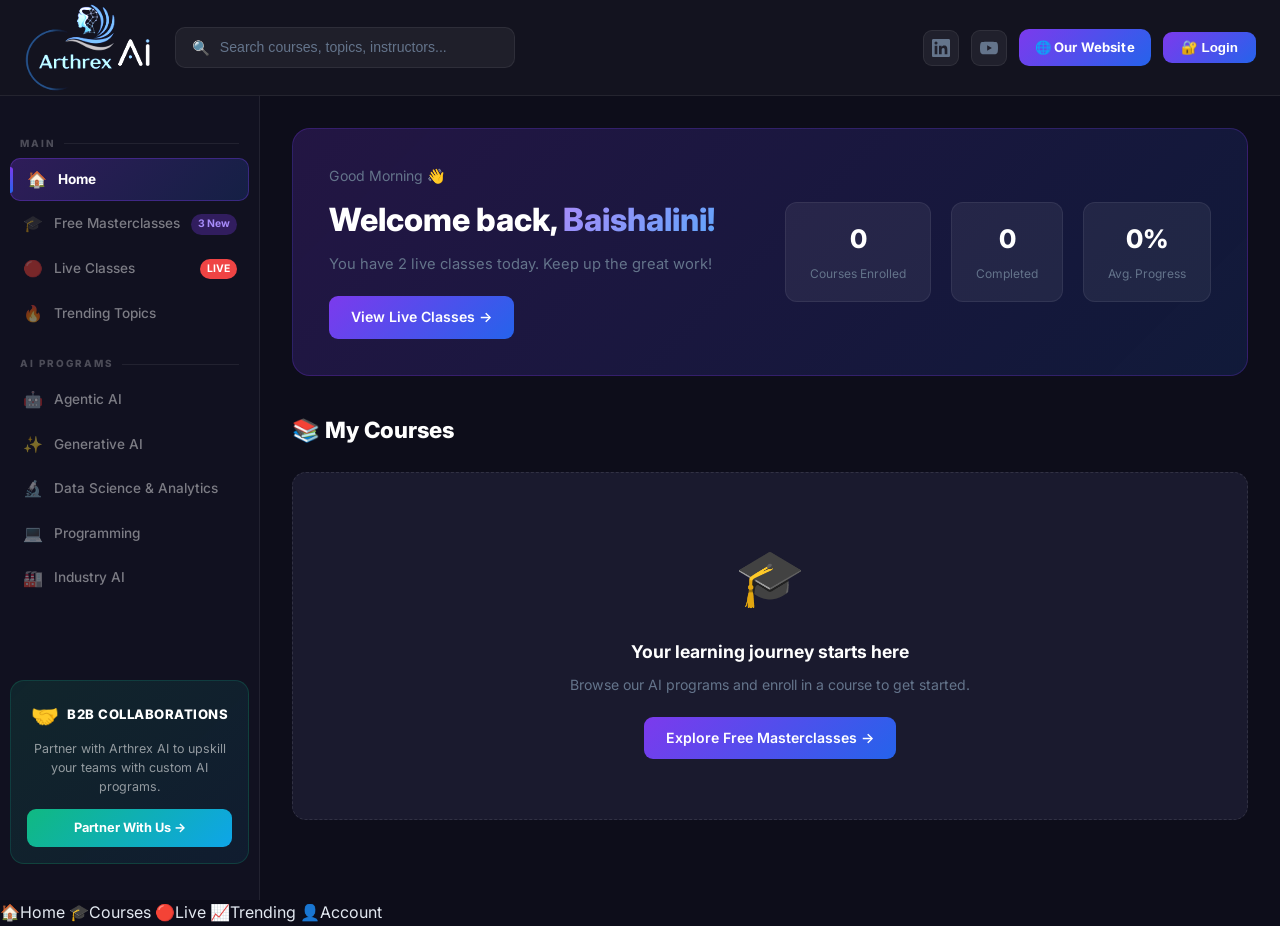
==== commit 4739c86c: "feat: mobile optimization, database backend, signup/login, quiz & material features, programming sec" ====
--- a/index.html
+++ b/index.html
@@ -4,6 +4,19 @@
   <meta charset="UTF-8" />
   <meta name="viewport" content="width=device-width, initial-scale=1.0"/>
   <title>Arthrex AI Dashboard</title>
+
+  <!-- PWA -->
+  <link rel="manifest" href="manifest.json"/>
+  <meta name="theme-color" content="#7c3aed"/>
+  <meta name="mobile-web-app-capable" content="yes"/>
+  <meta name="apple-mobile-web-app-capable" content="yes"/>
+  <meta name="apple-mobile-web-app-status-bar-style" content="black-translucent"/>
+  <meta name="apple-mobile-web-app-title" content="ArthrexAI"/>
+  <link rel="apple-touch-icon" href="icons/icon-192.png"/>
+  <link rel="apple-touch-icon" sizes="152x152" href="icons/icon-152.png"/>
+  <link rel="apple-touch-icon" sizes="144x144" href="icons/icon-144.png"/>
+  <meta name="description" content="Top AI skill platform — Agentic AI, GenAI, Data Science & more."/>
+
   <link href="https://fonts.googleapis.com/css2?family=Inter:wght@400;500;600;700;800;900&display=swap" rel="stylesheet"/>
   <link rel="stylesheet" href="styles.css"/>
   <link rel="stylesheet" href="course-detail.css"/>
@@ -13,10 +26,13 @@
   <!-- TOP NAVBAR -->
   <header class="topbar">
     <div class="topbar-left">
-      <div class="logo">Arthrex<span>AI</span></div>
+      <button class="hamburger-btn" id="hamburgerBtn" aria-label="Open menu">☰</button>
+      <div class="logo">
+        <img src="logo-cropped.png" alt="Arthrex AI" class="logo-img" />
+      </div>
       <div class="search-bar">
         <span class="search-icon">🔍</span>
-        <input type="text" placeholder="Search courses, topics, instructors..." />
+        <input type="search" id="mainSearch" placeholder="Search courses, topics, instructors..." autocomplete="off" autocorrect="off" autocapitalize="off" spellcheck="false" />
       </div>
     </div>
     <div class="topbar-right">
@@ -26,12 +42,15 @@
       <a href="https://www.youtube.com/@arthrex-ai" target="_blank" class="icon-btn social-btn yt-btn" title="YouTube">
         <svg width="20" height="18" viewBox="0 0 24 24" fill="currentColor"><path d="M23.498 6.186a3.016 3.016 0 0 0-2.122-2.136C19.505 3.545 12 3.545 12 3.545s-7.505 0-9.377.505A3.017 3.017 0 0 0 .502 6.186C0 8.07 0 12 0 12s0 3.93.502 5.814a3.016 3.016 0 0 0 2.122 2.136c1.871.505 9.376.505 9.376.505s7.505 0 9.377-.505a3.015 3.015 0 0 0 2.122-2.136C24 15.93 24 12 24 12s0-3.93-.502-5.814zM9.545 15.568V8.432L15.818 12l-6.273 3.568z"/></svg>
       </a>
-      <a href="website.html" class="btn-website" title="Our Website">🌐 Our Website</a>
+      <a href="https://www.intraintech.com" target="_blank" class="btn-website" title="Our Website">🌐 Our Website</a>
       <button class="btn-login" id="btnLogin" style="display:none">🔐 Login</button>
       <div class="user-avatar" id="userAvatar" style="display:none">BS</div>
       <button class="btn-logout" id="btnLogout" style="display:none">Logout</button>
     </div>
   </header>
+
+  <!-- Sidebar overlay for mobile -->
+  <div class="sidebar-overlay" id="sidebarOverlay"></div>
 
   <div class="dashboard-layout">
 
@@ -66,17 +85,13 @@
         <a href="#" class="nav-item" data-section="datascience">
           <span class="nav-icon">🔬</span> Data Science & Analytics
         </a>
+        <a href="#" class="nav-item" data-section="programming">
+          <span class="nav-icon">💻</span> Programming
+        </a>
         <a href="#" class="nav-item" data-section="domainai">
           <span class="nav-icon">🏭</span> Industry AI
         </a>
 
-        <div class="nav-section-label">Account</div>
-        <a href="#" class="nav-item" data-section="certificates">
-          <span class="nav-icon">🎖️</span> Certificates
-        </a>
-        <a href="#" class="nav-item" data-section="settings">
-          <span class="nav-icon">⚙️</span> Settings
-        </a>
         <a href="admin.html" class="nav-item admin-link">
           <span class="nav-icon">🛡️</span> Admin Panel
         </a>
@@ -206,12 +221,51 @@
             <button class="filter-btn active">All</button>
             <button class="filter-btn">Professional</button>
             <button class="filter-btn">LLM</button>
-            <button class="filter-btn">Prompt Engineering</button>
-            <button class="filter-btn">RAG</button>
-            <button class="filter-btn">MCP</button>
           </div>
         </div>
         <div class="cards-grid">
+          <!-- Professional Programs -->
+          <div class="subsection-header" style="grid-column:1/-1">
+            <span class="subsection-icon">🏅</span>
+            <h3>Professional Programs — 3 to 6 Month Courses</h3>
+          </div>
+
+          <div class="master-card pro-card">
+            <div class="card-thumb" style="background:linear-gradient(135deg,#7c3aed,#2563eb)">🚀</div>
+            <div class="card-body">
+              <span class="tag">Professional</span>
+              <div class="pro-badge">Flagship</div>
+              <h3>Professional Generative AI Engineer</h3>
+              <p>Master LLMs, RAG, prompt engineering, fine-tuning, vector databases, and production AI applications.</p>
+              <div class="card-meta"><span>📅 6 Months</span><span>🎓 Professional Certification</span><span>🛠 Hands-on Projects</span></div>
+              <a href="#" class="btn-enroll">Enroll Now</a>
+            </div>
+          </div>
+
+          <div class="master-card pro-card">
+            <div class="card-thumb" style="background:linear-gradient(135deg,#10b981,#0ea5e9)">🔗</div>
+            <div class="card-body">
+              <span class="tag">Professional</span>
+              <div class="pro-badge" style="background:linear-gradient(135deg,#10b981,#0ea5e9)">RAG · MCP · Prompt Eng</div>
+              <h3>Professional RAG, MCP & Prompt Engineering</h3>
+              <p>Build production-grade RAG systems, Model Context Protocol integrations, and master advanced prompt engineering for enterprise AI.</p>
+              <div class="card-meta"><span>📅 4 Months</span><span>🎓 Professional Certification</span><span>🛠 Hands-on Projects</span></div>
+              <a href="#" class="btn-enroll">Enroll Now</a>
+            </div>
+          </div>
+
+          <div class="master-card pro-card">
+            <div class="card-thumb" style="background:linear-gradient(135deg,#1e3a5f,#2563eb)">🏢</div>
+            <div class="card-body">
+              <span class="tag">Professional</span>
+              <div class="pro-badge enterprise-badge">Enterprise</div>
+              <h3>Enterprise Generative AI Architect</h3>
+              <p>Design scalable enterprise AI systems with foundation models, orchestration, and AI infrastructure.</p>
+              <div class="card-meta"><span>📅 6 Months</span><span>🏢 Enterprise Focused</span><span>☁️ Cloud & AI Systems</span></div>
+              <a href="#" class="btn-enroll">Enroll Now</a>
+            </div>
+          </div>
+
           <!-- LLM Programs -->
           <div class="subsection-header" style="grid-column:1/-1">
             <span class="subsection-icon">🧠</span>
@@ -313,165 +367,7 @@
               <a href="#" class="btn-enroll">Enroll Now</a>
             </div>
           </div>
-          <div class="master-card">
-            <div class="card-thumb" style="background:linear-gradient(135deg,#f59e0b,#ef4444)">✍️</div>
-            <div class="card-body">
-              <span class="tag">Prompt Engineering</span>
-              <div class="pro-badge" style="background:linear-gradient(135deg,#f59e0b,#ef4444)">Fundamentals</div>
-              <h3>Prompt Engineering Fundamentals</h3>
-              <p>Learn prompting techniques, structured outputs, reasoning patterns, and AI response optimization.</p>
-              <div class="card-meta"><span>⏱ 2 Weeks</span><span>⭐ 4.9</span><span>👥 18K enrolled</span></div>
-              <a href="#" class="btn-enroll">Enroll Now</a>
-            </div>
-          </div>
-
-          <div class="master-card">
-            <div class="card-thumb" style="background:linear-gradient(135deg,#7c3aed,#2563eb)">⚙️</div>
-            <div class="card-body">
-              <span class="tag">Prompt Engineering</span>
-              <div class="pro-badge" style="background:linear-gradient(135deg,#7c3aed,#2563eb)">Advanced</div>
-              <h3>Advanced Prompt Engineering</h3>
-              <p>Develop chain-of-thought prompts, system prompts, AI workflows, and enterprise prompt architectures.</p>
-              <div class="card-meta"><span>⏱ 3 Weeks</span><span>⭐ 4.8</span><span>👥 12K enrolled</span></div>
-              <a href="#" class="btn-enroll">Enroll Now</a>
-            </div>
-          </div>
-
-          <div class="master-card">
-            <div class="card-thumb" style="background:linear-gradient(135deg,#10b981,#0ea5e9)">🚀</div>
-            <div class="card-body">
-              <span class="tag">Prompt Engineering</span>
-              <div class="pro-badge" style="background:linear-gradient(135deg,#10b981,#0ea5e9)">Production</div>
-              <h3>Prompt Engineering for Production AI</h3>
-              <p>Create production-grade prompt pipelines for chatbots, copilots, and AI automation platforms.</p>
-              <div class="card-meta"><span>⏱ 3 Weeks</span><span>⭐ 4.9</span><span>👥 10K enrolled</span></div>
-              <a href="#" class="btn-enroll">Enroll Now</a>
-            </div>
-          </div>
-          <div class="master-card">
-            <div class="card-thumb" style="background:linear-gradient(135deg,#10b981,#0ea5e9)">🔗</div>
-            <div class="card-body">
-              <span class="tag">RAG</span>
-              <div class="pro-badge" style="background:linear-gradient(135deg,#10b981,#0ea5e9)">RAG</div>
-              <h3>Build Intelligent Retrieval-Augmented AI Systems</h3>
-              <p>Create AI applications with embeddings, vector databases, semantic search, and enterprise knowledge retrieval.</p>
-              <div class="card-meta"><span>⏱ 3 Weeks</span><span>⭐ 4.9</span><span>👥 14K enrolled</span></div>
-              <a href="#" class="btn-enroll">Enroll Now</a>
-            </div>
-          </div>
-
-          <div class="master-card">
-            <div class="card-thumb" style="background:linear-gradient(135deg,#7c3aed,#ec4899)">🕸️</div>
-            <div class="card-body">
-              <span class="tag">RAG</span>
-              <div class="pro-badge" style="background:linear-gradient(135deg,#7c3aed,#ec4899)">Graph RAG</div>
-              <h3>Knowledge Graphs & Contextual AI Retrieval</h3>
-              <p>Develop advanced GraphRAG systems using knowledge graphs, relationship mapping, and intelligent reasoning pipelines.</p>
-              <div class="card-meta"><span>⏱ 3 Weeks</span><span>⭐ 4.8</span><span>👥 9K enrolled</span></div>
-              <a href="#" class="btn-enroll">Enroll Now</a>
-            </div>
-          </div>
-
-          <div class="master-card">
-            <div class="card-thumb" style="background:linear-gradient(135deg,#0ea5e9,#2563eb)">☁️</div>
-            <div class="card-body">
-              <span class="tag">RAG</span>
-              <div class="pro-badge" style="background:linear-gradient(135deg,#0ea5e9,#2563eb)">Serverless RAG</div>
-              <h3>Scalable Cloud-Native RAG Architectures</h3>
-              <p>Deploy serverless Retrieval-Augmented Generation systems using APIs, vector databases, and cloud functions.</p>
-              <div class="card-meta"><span>⏱ 4 Weeks</span><span>⭐ 4.9</span><span>👥 11K enrolled</span></div>
-              <a href="#" class="btn-enroll">Enroll Now</a>
-            </div>
-          </div>
-          <div class="master-card">
-            <div class="card-thumb" style="background:linear-gradient(135deg,#ec4899,#8b5cf6)">🔌</div>
-            <div class="card-body">
-              <span class="tag">MCP</span>
-              <div class="pro-badge" style="background:linear-gradient(135deg,#ec4899,#8b5cf6)">Fundamentals</div>
-              <h3>MCP Fundamentals</h3>
-              <p>Learn Model Context Protocol, tool calling, API integrations, and context-aware AI systems.</p>
-              <div class="card-meta"><span>⏱ 2 Weeks</span><span>⭐ 4.8</span><span>👥 8K enrolled</span></div>
-              <a href="#" class="btn-enroll">Enroll Now</a>
-            </div>
-          </div>
-
-          <div class="master-card">
-            <div class="card-thumb" style="background:linear-gradient(135deg,#1e3a5f,#2563eb)">⚙️</div>
-            <div class="card-body">
-              <span class="tag">MCP</span>
-              <div class="pro-badge enterprise-badge">Enterprise</div>
-              <h3>Enterprise MCP Engineering</h3>
-              <p>Develop enterprise-grade AI workflows connecting databases, APIs, CRMs, and business tools.</p>
-              <div class="card-meta"><span>⏱ 3 Weeks</span><span>⭐ 4.8</span><span>👥 6K enrolled</span></div>
-              <a href="#" class="btn-enroll">Enroll Now</a>
-            </div>
-          </div>
-
-          <div class="master-card">
-            <div class="card-thumb" style="background:linear-gradient(135deg,#059669,#0ea5e9)">🚀</div>
-            <div class="card-body">
-              <span class="tag">MCP</span>
-              <div class="pro-badge ops-badge">Agent Systems</div>
-              <h3>MCP & AI Agent Systems</h3>
-              <p>Build autonomous AI agents capable of interacting with external systems and executing tasks.</p>
-              <div class="card-meta"><span>⏱ 3 Weeks</span><span>⭐ 4.9</span><span>👥 7K enrolled</span></div>
-              <a href="#" class="btn-enroll">Enroll Now</a>
-            </div>
-          </div>
-
-          <!-- Professional Programs -->
-          <div class="subsection-header" style="grid-column:1/-1">
-            <span class="subsection-icon">🏅</span>
-            <h3>Professional Programs — 3 to 6 Month Courses</h3>
-          </div>
-
-          <div class="master-card pro-card">
-            <div class="card-thumb" style="background:linear-gradient(135deg,#7c3aed,#2563eb)">🚀</div>
-            <div class="card-body">
-              <span class="tag">Professional</span>
-              <div class="pro-badge">Flagship</div>
-              <h3>Professional Generative AI Engineer</h3>
-              <p>Master LLMs, RAG, prompt engineering, fine-tuning, vector databases, and production AI applications.</p>
-              <div class="card-meta"><span>📅 6 Months</span><span>🎓 Professional Certification</span><span>🛠 Hands-on Projects</span></div>
-              <a href="#" class="btn-enroll">Enroll Now</a>
-            </div>
-          </div>
-
-          <div class="master-card pro-card">
-            <div class="card-thumb" style="background:linear-gradient(135deg,#10b981,#0ea5e9)">🧑‍💻</div>
-            <div class="card-body">
-              <span class="tag">Professional</span>
-              <div class="pro-badge developer-badge">Developer</div>
-              <h3>Full Stack Generative AI Developer</h3>
-              <p>Build end-to-end GenAI applications using LLMs, APIs, RAG pipelines, and cloud deployment.</p>
-              <div class="card-meta"><span>📅 6 Months</span><span>🚀 Industry Projects</span><span>⚙️ Production Deployment</span></div>
-              <a href="#" class="btn-enroll">Enroll Now</a>
-            </div>
-          </div>
-
-          <div class="master-card pro-card">
-            <div class="card-thumb" style="background:linear-gradient(135deg,#1e3a5f,#2563eb)">🏢</div>
-            <div class="card-body">
-              <span class="tag">Professional</span>
-              <div class="pro-badge enterprise-badge">Enterprise</div>
-              <h3>Enterprise Generative AI Architect</h3>
-              <p>Design scalable enterprise AI systems with foundation models, orchestration, and AI infrastructure.</p>
-              <div class="card-meta"><span>📅 6 Months</span><span>🏢 Enterprise Focused</span><span>☁️ Cloud & AI Systems</span></div>
-              <a href="#" class="btn-enroll">Enroll Now</a>
-            </div>
-          </div>
-
-          <div class="master-card pro-card">
-            <div class="card-thumb" style="background:linear-gradient(135deg,#f59e0b,#ef4444)">🧠</div>
-            <div class="card-body">
-              <span class="tag">Professional</span>
-              <div class="pro-badge advanced-badge">Applied</div>
-              <h3>Applied Generative AI Professional</h3>
-              <p>Learn practical implementation of GPT models, embeddings, vector databases, and AI workflows.</p>
-              <div class="card-meta"><span>📅 3 Months</span><span>🧠 Real-World Use Cases</span><span>🔗 Enterprise Integrations</span></div>
-              <a href="#" class="btn-enroll">Enroll Now</a>
-            </div>
-          </div>
+
         </div>
       </section>
 
@@ -487,83 +383,6 @@
           </div>
         </div>
         <div class="cards-grid">
-          <div class="master-card">
-            <div class="card-thumb" style="background:linear-gradient(135deg,#7c3aed,#2563eb)">🤖</div>
-            <div class="card-body">
-              <span class="tag">All</span>
-              <h3>Building Autonomous AI Agents</h3>
-              <p>Create intelligent agents that can plan, reason, and execute tasks.</p>
-              <div class="card-meta"><span>⏱ 4 hrs</span><span>⭐ 4.9</span><span>👥 12K enrolled</span></div>
-              <a href="#" class="btn-enroll">Enroll Now</a>
-            </div>
-          </div>
-          <!-- Cloud Native Agentic AI -->
-          <div class="subsection-header" style="grid-column:1/-1">
-            <span class="subsection-icon">☁️</span>
-            <h3>Cloud Native Agentic AI</h3>
-          </div>
-
-          <div class="master-card">
-            <div class="card-thumb" style="background:linear-gradient(135deg,#f59e0b,#ef4444)">☁️</div>
-            <div class="card-body">
-              <span class="tag">Cloud Based</span>
-              <h3>AWS Bedrock</h3>
-              <p>Build Autonomous AI Agents on AWS using Bedrock foundation models.</p>
-              <div class="card-meta"><span>⏱ 5 hrs</span><span>⭐ 4.9</span><span>👥 10K enrolled</span></div>
-              <a href="#" class="btn-enroll">Enroll Now</a>
-            </div>
-          </div>
-          <div class="master-card">
-            <div class="card-thumb" style="background:linear-gradient(135deg,#0078d4,#00bcf2)">☁️</div>
-            <div class="card-body">
-              <span class="tag">Cloud Based</span>
-              <h3>Azure AutoGen</h3>
-              <p>Create Collaborative Multi-Agent Systems using Microsoft Azure AutoGen.</p>
-              <div class="card-meta"><span>⏱ 4.5 hrs</span><span>⭐ 4.8</span><span>👥 8K enrolled</span></div>
-              <a href="#" class="btn-enroll">Enroll Now</a>
-            </div>
-          </div>
-          <div class="master-card">
-            <div class="card-thumb" style="background:linear-gradient(135deg,#6264a7,#0078d4)">☁️</div>
-            <div class="card-body">
-              <span class="tag">Cloud Based</span>
-              <h3>Copilot Studio</h3>
-              <p>Develop Enterprise AI Copilots with Microsoft Copilot Studio.</p>
-              <div class="card-meta"><span>⏱ 4 hrs</span><span>⭐ 4.8</span><span>👥 7K enrolled</span></div>
-              <a href="#" class="btn-enroll">Enroll Now</a>
-            </div>
-          </div>
-          <div class="master-card">
-            <div class="card-thumb" style="background:linear-gradient(135deg,#4285f4,#34a853)">☁️</div>
-            <div class="card-body">
-              <span class="tag">Cloud Based</span>
-              <h3>Vertex AI</h3>
-              <p>Deploy Cloud-Native AI Agents using Google Cloud Vertex AI.</p>
-              <div class="card-meta"><span>⏱ 5 hrs</span><span>⭐ 4.9</span><span>👥 9K enrolled</span></div>
-              <a href="#" class="btn-enroll">Enroll Now</a>
-            </div>
-          </div>
-          <div class="master-card">
-            <div class="card-thumb" style="background:linear-gradient(135deg,#ef4444,#f97316)">🤖</div>
-            <div class="card-body">
-              <span class="tag">Cloud Based</span>
-              <h3>CrewAI</h3>
-              <p>Engineer Multi-Agent AI Teams using the CrewAI framework.</p>
-              <div class="card-meta"><span>⏱ 4 hrs</span><span>⭐ 4.9</span><span>👥 6K enrolled</span></div>
-              <a href="#" class="btn-enroll">Enroll Now</a>
-            </div>
-          </div>
-          <div class="master-card">
-            <div class="card-thumb" style="background:linear-gradient(135deg,#10b981,#0ea5e9)">🔄</div>
-            <div class="card-body">
-              <span class="tag">Cloud Based</span>
-              <h3>n8n AI</h3>
-              <p>Automate Workflows with AI Agents using n8n's visual automation platform.</p>
-              <div class="card-meta"><span>⏱ 3.5 hrs</span><span>⭐ 4.8</span><span>👥 5K enrolled</span></div>
-              <a href="#" class="btn-enroll">Enroll Now</a>
-            </div>
-          </div>
-
           <!-- Professional Programs -->
           <div class="subsection-header" style="grid-column:1/-1">
             <span class="subsection-icon">🏅</span>
@@ -583,18 +402,6 @@
           </div>
 
           <div class="master-card pro-card">
-            <div class="card-thumb" style="background:linear-gradient(135deg,#10b981,#0ea5e9)">🧑‍💻</div>
-            <div class="card-body">
-              <span class="tag">Professional</span>
-              <div class="pro-badge developer-badge">Developer</div>
-              <h3>Full Stack Generative AI Engineer</h3>
-              <p>Build end-to-end GenAI applications from LLMs to production deployment.</p>
-              <div class="card-meta"><span>📅 5 Months</span><span>⭐ 4.9</span><span>👥 4.2K enrolled</span></div>
-              <a href="#" class="btn-enroll">Enroll Now</a>
-            </div>
-          </div>
-
-          <div class="master-card pro-card">
             <div class="card-thumb" style="background:linear-gradient(135deg,#ec4899,#8b5cf6)">🤖</div>
             <div class="card-body">
               <span class="tag">Professional</span>
@@ -619,30 +426,6 @@
           </div>
 
           <div class="master-card pro-card">
-            <div class="card-thumb" style="background:linear-gradient(135deg,#06b6d4,#6366f1)">🔄</div>
-            <div class="card-body">
-              <span class="tag">Professional</span>
-              <div class="pro-badge workflow-badge">Workflow Systems</div>
-              <h3>AI Orchestration Professional</h3>
-              <p>Master AI workflow orchestration, pipelines & agent coordination systems.</p>
-              <div class="card-meta"><span>📅 3 Months</span><span>⭐ 4.9</span><span>👥 2.2K enrolled</span></div>
-              <a href="#" class="btn-enroll">Enroll Now</a>
-            </div>
-          </div>
-
-          <div class="master-card pro-card">
-            <div class="card-thumb" style="background:linear-gradient(135deg,#0f172a,#7c3aed)">🌌</div>
-            <div class="card-body">
-              <span class="tag">Professional</span>
-              <div class="pro-badge futuristic-badge">Futuristic</div>
-              <h3>Autonomous AI Systems</h3>
-              <p>Explore next-gen autonomous AI systems, self-learning agents & future architectures.</p>
-              <div class="card-meta"><span>📅 6 Months</span><span>⭐ 5.0</span><span>👥 1.5K enrolled</span></div>
-              <a href="#" class="btn-enroll">Enroll Now</a>
-            </div>
-          </div>
-
-          <div class="master-card pro-card">
             <div class="card-thumb" style="background:linear-gradient(135deg,#059669,#0ea5e9)">⚙️</div>
             <div class="card-body">
               <span class="tag">Professional</span>
@@ -653,41 +436,66 @@
               <a href="#" class="btn-enroll">Enroll Now</a>
             </div>
           </div>
-        </div>
-
-        <!-- Enterprise / Architecture Programs -->
-        <div class="subsection-header">
-          <span class="subsection-icon">🏗️</span>
-          <h3>Enterprise / Architecture Programs</h3>
-        </div>
-        <div class="cards-grid">
-          <div class="master-card enterprise-card">
-            <div class="card-thumb" style="background:linear-gradient(135deg,#1e3a5f,#2563eb)">🏢</div>
-            <div class="card-body">
-              <span class="tag enterprise-tag">Architecture</span>
-              <h3>Enterprise AI Architecture</h3>
-              <p>Design scalable, secure & governed AI systems for large enterprises.</p>
-              <div class="card-meta"><span>⏱ 8 hrs</span><span>⭐ 5.0</span><span>👥 3K enrolled</span></div>
-              <a href="#" class="btn-enroll">Enroll Now</a>
-            </div>
-          </div>
-          <div class="master-card enterprise-card">
+
+          <!-- Cloud Native Agentic AI -->
+          <div class="subsection-header" style="grid-column:1/-1">
+            <span class="subsection-icon">☁️</span>
+            <h3>Cloud Native Agentic AI</h3>
+          </div>
+
+          <div class="master-card" data-price="9999">
+            <div class="card-thumb" style="background:linear-gradient(135deg,#f59e0b,#ef4444)">☁️</div>
+            <div class="card-body">
+              <span class="tag">Cloud Based</span>
+              <h3>AWS Bedrock</h3>
+              <p>Build Autonomous AI Agents on AWS using Bedrock foundation models.</p>
+              <div class="card-meta"><span>⏱ 5 hrs</span><span>⭐ 4.9</span><span>👥 10K enrolled</span></div>
+              <a href="#" class="btn-enroll">Enroll Now</a>
+            </div>
+          </div>
+          <div class="master-card" data-price="9999">
+            <div class="card-thumb" style="background:linear-gradient(135deg,#0078d4,#00bcf2)">☁️</div>
+            <div class="card-body">
+              <span class="tag">Cloud Based</span>
+              <h3>Azure AutoGen</h3>
+              <p>Create Collaborative Multi-Agent Systems using Microsoft Azure AutoGen.</p>
+              <div class="card-meta"><span>⏱ 4.5 hrs</span><span>⭐ 4.8</span><span>👥 8K enrolled</span></div>
+              <a href="#" class="btn-enroll">Enroll Now</a>
+            </div>
+          </div>
+          <div class="master-card" data-price="9999">
+            <div class="card-thumb" style="background:linear-gradient(135deg,#6264a7,#0078d4)">☁️</div>
+            <div class="card-body">
+              <span class="tag">Cloud Based</span>
+              <h3>Copilot Studio</h3>
+              <p>Develop Enterprise AI Copilots with Microsoft Copilot Studio.</p>
+              <div class="card-meta"><span>⏱ 4 hrs</span><span>⭐ 4.8</span><span>👥 7K enrolled</span></div>
+              <a href="#" class="btn-enroll">Enroll Now</a>
+            </div>
+          </div>
+          <div class="master-card" data-price="9999">
+            <div class="card-thumb" style="background:linear-gradient(135deg,#4285f4,#34a853)">☁️</div>
+            <div class="card-body">
+              <span class="tag">Cloud Based</span>
+              <h3>Gemini Enterprise Agent Platform</h3>
+              <p>Build and deploy enterprise-grade AI agents using Google Gemini on Vertex AI infrastructure.</p>
+              <div class="card-meta"><span>⏱ 5 hrs</span><span>⭐ 4.9</span><span>👥 9K enrolled</span></div>
+              <a href="#" class="btn-enroll">Enroll Now</a>
+            </div>
+          </div>
+
+          <!-- Enterprise / Architecture Programs -->
+          <div class="subsection-header" style="grid-column:1/-1">
+            <span class="subsection-icon">🏗️</span>
+            <h3>Enterprise / Architecture Programs</h3>
+          </div>
+          <div class="master-card enterprise-card" data-price="49999">
             <div class="card-thumb" style="background:linear-gradient(135deg,#312e81,#7c3aed)">📍</div>
             <div class="card-body">
               <span class="tag enterprise-tag">Architecture</span>
               <h3>AI Solution Architect</h3>
               <p>Master end-to-end AI solution design, integration & deployment strategies.</p>
               <div class="card-meta"><span>⏱ 10 hrs</span><span>⭐ 5.0</span><span>👥 2.5K enrolled</span></div>
-              <a href="#" class="btn-enroll">Enroll Now</a>
-            </div>
-          </div>
-          <div class="master-card enterprise-card">
-            <div class="card-thumb" style="background:linear-gradient(135deg,#0f4c75,#1b6ca8)">🚀</div>
-            <div class="card-body">
-              <span class="tag enterprise-tag">Architecture</span>
-              <h3>NextGen AI Platforms</h3>
-              <p>Explore cutting-edge AI platforms, toolchains & future-ready architectures.</p>
-              <div class="card-meta"><span>⏱ 7 hrs</span><span>⭐ 4.9</span><span>👥 1.8K enrolled</span></div>
               <a href="#" class="btn-enroll">Enroll Now</a>
             </div>
           </div>
@@ -706,27 +514,38 @@
           </div>
         </div>
         <div class="cards-grid">
-          <div class="master-card">
+          <div class="master-card" data-price="19999">
             <div class="card-thumb" style="background:linear-gradient(135deg,#7c3aed,#2563eb)">🔬</div>
             <div class="card-body">
               <span class="tag">Data Science</span>
-              <h3>Data Science with Python</h3>
-              <p>Master NumPy, Pandas, Matplotlib & Scikit-learn for real-world projects.</p>
+              <h3>Data Science with Machine Learning</h3>
+              <p>Master NumPy, Pandas, Scikit-learn, ML algorithms & real-world predictive modelling projects.</p>
               <div class="card-meta"><span>⏱ 6 hrs</span><span>⭐ 4.9</span><span>👥 38K enrolled</span></div>
               <a href="#" class="btn-enroll">Enroll Now</a>
             </div>
           </div>
-          <div class="master-card">
+
+          <div class="master-card" data-price="9999">
+            <div class="card-thumb" style="background:linear-gradient(135deg,#7c3aed,#ec4899)">🧠</div>
+            <div class="card-body">
+              <span class="tag">Data Science</span>
+              <h3>Deep Learning & NLP</h3>
+              <p>Build neural networks, CNNs, RNNs & NLP pipelines using TensorFlow, PyTorch and Hugging Face.</p>
+              <div class="card-meta"><span>⏱ 7 hrs</span><span>⭐ 4.9</span><span>👥 22K enrolled</span></div>
+              <a href="#" class="btn-enroll">Enroll Now</a>
+            </div>
+          </div>
+          <div class="master-card" data-price="31999">
             <div class="card-thumb" style="background:linear-gradient(135deg,#10b981,#0ea5e9)">📊</div>
             <div class="card-body">
               <span class="tag">Data Analytics</span>
-              <h3>Business Analytics & Visualization</h3>
+              <h3>Data Analytics & AI Tools</h3>
               <p>Turn raw data into business insights using Power BI & Tableau.</p>
               <div class="card-meta"><span>⏱ 4 hrs</span><span>⭐ 4.8</span><span>👥 29K enrolled</span></div>
               <a href="#" class="btn-enroll">Enroll Now</a>
             </div>
           </div>
-          <div class="master-card">
+          <div class="master-card" data-price="9999">
             <div class="card-thumb" style="background:linear-gradient(135deg,#f59e0b,#ef4444)">🤖</div>
             <div class="card-body">
               <span class="tag">AI Tools</span>
@@ -736,13 +555,57 @@
               <a href="#" class="btn-enroll">Enroll Now</a>
             </div>
           </div>
-          <div class="master-card">
+          <div class="master-card" data-price="39999">
             <div class="card-thumb" style="background:linear-gradient(135deg,#ec4899,#8b5cf6)">🗄️</div>
             <div class="card-body">
               <span class="tag">Data Analytics</span>
-              <h3>SQL & Database Analytics</h3>
+              <h3>Advance Data Analytics</h3>
               <p>Write advanced SQL queries and build analytics dashboards from scratch.</p>
               <div class="card-meta"><span>⏱ 3.5 hrs</span><span>⭐ 4.7</span><span>👥 17K enrolled</span></div>
+              <a href="#" class="btn-enroll">Enroll Now</a>
+            </div>
+          </div>
+          <div class="master-card" data-price="9999">
+            <div class="card-thumb" style="background:linear-gradient(135deg,#16a34a,#15803d)">📊</div>
+            <div class="card-body">
+              <span class="tag">Data Analytics</span>
+              <h3>Advance Excel</h3>
+              <p>Master advanced Excel formulas, pivot tables, dashboards & data analysis for business insights.</p>
+              <div class="card-meta"><span>⏱ 4 hrs</span><span>⭐ 4.8</span><span>👥 25K enrolled</span></div>
+              <a href="#" class="btn-enroll">Enroll Now</a>
+            </div>
+          </div>
+        </div>
+      </section>
+
+      <!-- PROGRAMMING SECTION -->
+      <section class="content-section" id="section-programming">
+        <div class="section-header">
+          <h2>💻 Programming</h2>
+          <div class="filter-tabs">
+            <button class="filter-btn active">All</button>
+            <button class="filter-btn">Python</button>
+            <button class="filter-btn">Database</button>
+          </div>
+        </div>
+        <div class="cards-grid">
+          <div class="master-card" data-price="9999">
+            <div class="card-thumb" style="background:linear-gradient(135deg,#3b82f6,#06b6d4)">🐍</div>
+            <div class="card-body">
+              <span class="tag">Python</span>
+              <h3>Python for AI & Analytics</h3>
+              <p>Master Python programming for data analysis, automation and building AI-powered applications.</p>
+              <div class="card-meta"><span>⏱ 5 hrs</span><span>⭐ 4.9</span><span>👥 32K enrolled</span></div>
+              <a href="#" class="btn-enroll">Enroll Now</a>
+            </div>
+          </div>
+          <div class="master-card" data-price="9999">
+            <div class="card-thumb" style="background:linear-gradient(135deg,#f59e0b,#10b981)">🗄️</div>
+            <div class="card-body">
+              <span class="tag">Database</span>
+              <h3>Database - SQL & NoSQL</h3>
+              <p>Learn relational databases with SQL and modern NoSQL databases like MongoDB & Firebase from scratch.</p>
+              <div class="card-meta"><span>⏱ 4 hrs</span><span>⭐ 4.8</span><span>👥 18K enrolled</span></div>
               <a href="#" class="btn-enroll">Enroll Now</a>
             </div>
           </div>
@@ -767,7 +630,7 @@
           </div>
         </div>
         <div class="cards-grid">
-          <div class="master-card">
+          <div class="master-card" data-price="9999">
             <div class="card-thumb" style="background:linear-gradient(135deg,#10b981,#0ea5e9)">🏥</div>
             <div class="card-body">
               <span class="tag">Healthcare</span>
@@ -777,7 +640,7 @@
               <a href="#" class="btn-enroll">Enroll Now</a>
             </div>
           </div>
-          <div class="master-card">
+          <div class="master-card" data-price="9999">
             <div class="card-thumb" style="background:linear-gradient(135deg,#f59e0b,#ef4444)">🛍️</div>
             <div class="card-body">
               <span class="tag">Retail</span>
@@ -787,7 +650,7 @@
               <a href="#" class="btn-enroll">Enroll Now</a>
             </div>
           </div>
-          <div class="master-card">
+          <div class="master-card" data-price="9999">
             <div class="card-thumb" style="background:linear-gradient(135deg,#7c3aed,#2563eb)">🛏️</div>
             <div class="card-body">
               <span class="tag">E-Commerce</span>
@@ -797,7 +660,7 @@
               <a href="#" class="btn-enroll">Enroll Now</a>
             </div>
           </div>
-          <div class="master-card">
+          <div class="master-card" data-price="9999">
             <div class="card-thumb" style="background:linear-gradient(135deg,#ec4899,#8b5cf6)">💹</div>
             <div class="card-body">
               <span class="tag">Finance</span>
@@ -807,7 +670,7 @@
               <a href="#" class="btn-enroll">Enroll Now</a>
             </div>
           </div>
-          <div class="master-card">
+          <div class="master-card" data-price="9999">
             <div class="card-thumb" style="background:linear-gradient(135deg,#06b6d4,#3b82f6)">📶</div>
             <div class="card-body">
               <span class="tag">Telecom</span>
@@ -817,7 +680,7 @@
               <a href="#" class="btn-enroll">Enroll Now</a>
             </div>
           </div>
-          <div class="master-card">
+          <div class="master-card" data-price="9999">
             <div class="card-thumb" style="background:linear-gradient(135deg,#10b981,#7c3aed)">🏦</div>
             <div class="card-body">
               <span class="tag">Banking</span>
@@ -827,7 +690,7 @@
               <a href="#" class="btn-enroll">Enroll Now</a>
             </div>
           </div>
-          <div class="master-card">
+          <div class="master-card" data-price="9999">
             <div class="card-thumb" style="background:linear-gradient(135deg,#f97316,#facc15)">🛠️</div>
             <div class="card-body">
               <span class="tag">IT Support</span>
@@ -837,7 +700,7 @@
               <a href="#" class="btn-enroll">Enroll Now</a>
             </div>
           </div>
-          <div class="master-card">
+          <div class="master-card" data-price="9999">
             <div class="card-thumb" style="background:linear-gradient(135deg,#6366f1,#0ea5e9)">⚙️</div>
             <div class="card-body">
               <span class="tag">Automation</span>
@@ -847,7 +710,7 @@
               <a href="#" class="btn-enroll">Enroll Now</a>
             </div>
           </div>
-          <div class="master-card">
+          <div class="master-card" data-price="9999">
             <div class="card-thumb" style="background:linear-gradient(135deg,#ef4444,#7c3aed)">🤖</div>
             <div class="card-body">
               <span class="tag">Robotics</span>
@@ -919,38 +782,82 @@
 
   <!-- LOGIN MODAL -->
   <div class="modal-overlay" id="loginModal">
-    <div class="modal-box" style="max-width:400px">
+    <div class="modal-box" style="max-width:420px">
       <button class="modal-close" id="closeLoginModal">&times;</button>
       <div class="modal-header">
-        <div class="modal-icon">🔐</div>
-        <h2>Sign in to <span class="gradient-text">Arthrex AI</span></h2>
-        <p>Enter your credentials to continue</p>
-      </div>
-
-      <div class="form-group" style="margin-bottom:14px">
-        <label style="font-size:0.78rem;font-weight:600;color:var(--muted);display:block;margin-bottom:6px">Email</label>
-        <input type="email" id="auth_email" placeholder="you@example.com" class="auth-input"/>
-      </div>
-      <div class="form-group" style="margin-bottom:14px">
-        <label style="font-size:0.78rem;font-weight:600;color:var(--muted);display:block;margin-bottom:6px">Password</label>
-        <input type="password" id="auth_password" placeholder="••••••••" class="auth-input"/>
-      </div>
-
-      <!-- Role selector -->
-      <div class="auth-role-row">
-        <button class="auth-role-btn active" id="roleUser" onclick="selectRole('user')">
-          👤 User
-        </button>
-        <button class="auth-role-btn" id="roleAdmin" onclick="selectRole('admin')">
-          🛡️ Admin
-        </button>
-      </div>
-
-      <div class="auth-error" id="authError" style="display:none"></div>
-
-      <button class="btn-auth-submit" id="btnAuthSubmit">Sign In</button>
-
-      <p class="auth-hint">Demo — User: <strong>user@arthrex.ai / user123</strong><br>Admin: <strong>admin@arthrex.ai / admin123</strong></p>
+        <div class="modal-icon">
+          <img src="logo-cropped.png" alt="Arthrex AI" style="height:48px;width:auto;filter:invert(1) hue-rotate(180deg) brightness(1.2);mix-blend-mode:screen"/>
+        </div>
+        <h2>Welcome to <span class="gradient-text">Arthrex AI</span></h2>
+        <p>Start your AI learning journey today</p>
+      </div>
+
+      <!-- TABS -->
+      <div class="modal-tabs">
+        <button class="modal-tab active" id="tabSignup" onclick="switchAuthTab('signup')">✨ Get Started</button>
+        <button class="modal-tab" id="tabLogin" onclick="switchAuthTab('login')">🔐 Sign In</button>
+      </div>
+
+      <!-- SIGNUP FORM -->
+      <div id="formSignup" style="display:flex;flex-direction:column;gap:14px">
+        <div class="form-group">
+          <label>Full Name</label>
+          <input type="text" id="signup_name" placeholder="Your full name" class="auth-input"/>
+        </div>
+        <div class="form-group">
+          <label>Email Address</label>
+          <input type="email" id="signup_email" placeholder="you@example.com" class="auth-input"/>
+        </div>
+        <div class="form-group">
+          <label>Phone Number</label>
+          <div style="display:flex;gap:8px">
+            <select id="signup_country" class="auth-input" style="width:130px;flex-shrink:0">
+              <option value="+91">🇮🇳 +91 India</option>
+              <option value="+1">🇺🇸 +1 USA</option>
+              <option value="+44">🇬🇧 +44 UK</option>
+              <option value="+61">🇦🇺 +61 Australia</option>
+              <option value="+971">🇦🇪 +971 UAE</option>
+              <option value="+65">🇸🇬 +65 Singapore</option>
+              <option value="+60">🇲🇾 +60 Malaysia</option>
+              <option value="+49">🇩🇪 +49 Germany</option>
+              <option value="+33">🇫🇷 +33 France</option>
+              <option value="+81">🇯🇵 +81 Japan</option>
+              <option value="+86">🇨🇳 +86 China</option>
+              <option value="+55">🇧🇷 +55 Brazil</option>
+              <option value="+27">🇿🇦 +27 South Africa</option>
+              <option value="+234">🇳🇬 +234 Nigeria</option>
+              <option value="+92">🇵🇰 +92 Pakistan</option>
+              <option value="+880">🇧🇩 +880 Bangladesh</option>
+              <option value="+94">🇱🇰 +94 Sri Lanka</option>
+              <option value="+977">🇳🇵 +977 Nepal</option>
+            </select>
+            <input type="tel" id="signup_phone" placeholder="Phone number" class="auth-input" style="flex:1"/>
+          </div>
+        </div>
+        <div class="form-group">
+          <label>Password</label>
+          <input type="password" id="signup_password" placeholder="Create a password (min 6 chars)" class="auth-input"/>
+        </div>
+        <div id="signupError" style="display:none;background:rgba(239,68,68,0.1);border:1px solid rgba(239,68,68,0.3);color:#f87171;padding:10px 14px;border-radius:8px;font-size:0.82rem"></div>
+        <button class="btn-auth-submit" id="btnSignupSubmit">🚀 Join Arthrex AI</button>
+        <p style="text-align:center;font-size:0.78rem;color:#64748b">Already have an account? <a href="#" onclick="switchAuthTab('login')" style="color:#a78bfa">Sign In</a></p>
+      </div>
+
+      <!-- LOGIN FORM -->
+      <div id="formLogin" style="display:none;flex-direction:column;gap:14px">
+        <div class="form-group">
+          <label>Email</label>
+          <input type="email" id="auth_email" placeholder="you@example.com" class="auth-input"/>
+        </div>
+        <div class="form-group">
+          <label>Password</label>
+          <input type="password" id="auth_password" placeholder="••••••••" class="auth-input"/>
+        </div>
+        <div id="authError" style="display:none;background:rgba(239,68,68,0.1);border:1px solid rgba(239,68,68,0.3);color:#f87171;padding:10px 14px;border-radius:8px;font-size:0.82rem"></div>
+        <button class="btn-auth-submit" id="btnAuthSubmit">Sign In</button>
+        <p style="text-align:center;font-size:0.78rem;color:#64748b">New here? <a href="#" onclick="switchAuthTab('signup')" style="color:#a78bfa">Create account</a></p>
+      </div>
+
     </div>
   </div>
 
@@ -1179,14 +1086,91 @@
   </div>
 
   <script src="app.js"></script>
+  <script>
+    // Force clear search bar — Chrome ignores autocomplete="off" for autofill
+    window.addEventListener('load', () => {
+      const s = document.getElementById('mainSearch');
+      if (s) { s.value = ''; s.setAttribute('readonly', true); setTimeout(() => s.removeAttribute('readonly'), 100); }
+    });
+  </script>
   <script src="pricing.js"></script>
   <script src="enroll.js"></script>
   <script src="dashboard-courses.js"></script>
   <script src="trending.js"></script>
+  <script src="api.js"></script>
   <script src="auth.js"></script>
   <script src="thumbnails.js"></script>
   <script src="masterclasses.js"></script>
   <script src="liveclasses.js"></script>
   <script src="course-detail.js"></script>
+
+  <!-- Sidebar overlay for mobile -->
+  <div class="sidebar-overlay" id="sidebarOverlay"></div>
+
+  <script>
+    // Mobile hamburger menu
+    const hamburgerBtn  = document.getElementById('hamburgerBtn');
+    const sidebar       = document.querySelector('.sidebar');
+    const sidebarOverlay = document.getElementById('sidebarOverlay');
+
+    function openSidebar() {
+      sidebar.classList.add('mobile-open');
+      sidebarOverlay.classList.add('active');
+      document.body.style.overflow = 'hidden';
+    }
+    function closeSidebar() {
+      sidebar.classList.remove('mobile-open');
+      sidebarOverlay.classList.remove('active');
+      document.body.style.overflow = '';
+    }
+
+    hamburgerBtn.addEventListener('click', () => {
+      sidebar.classList.contains('mobile-open') ? closeSidebar() : openSidebar();
+    });
+    sidebarOverlay.addEventListener('click', closeSidebar);
+
+    // Close sidebar when a nav item is clicked on mobile
+    document.querySelectorAll('.nav-item').forEach(item => {
+      item.addEventListener('click', () => {
+        if (window.innerWidth <= 768) closeSidebar();
+      });
+    });
+
+    // Register Service Worker (PWA)
+    if ('serviceWorker' in navigator) {
+      window.addEventListener('load', () => {
+        navigator.serviceWorker.register('/sw.js')
+          .then(reg => console.log('[PWA] Service Worker registered:', reg.scope))
+          .catch(err => console.log('[PWA] SW registration failed:', err));
+      });
+    }
+  </script>
+
+  <!-- Mobile Bottom Navigation -->
+  <nav class="mobile-bottom-nav" id="mobileBottomNav">
+    <a href="#" data-section="home" class="active" onclick="mobileNav(this,'home')">
+      <span>🏠</span><span>Home</span>
+    </a>
+    <a href="#" data-section="masterclass" onclick="mobileNav(this,'masterclass')">
+      <span>🎓</span><span>Courses</span>
+    </a>
+    <a href="#" data-section="live" onclick="mobileNav(this,'live')">
+      <span>🔴</span><span>Live</span>
+    </a>
+    <a href="#" data-section="trending" onclick="mobileNav(this,'trending')">
+      <span>📈</span><span>Trending</span>
+    </a>
+    <a href="#" onclick="document.getElementById('btnLogin').click();return false">
+      <span>👤</span><span>Account</span>
+    </a>
+  </nav>
+
+  <script>
+    function mobileNav(el, section) {
+      document.querySelectorAll('.mobile-bottom-nav a').forEach(a => a.classList.remove('active'));
+      el.classList.add('active');
+      showSection(section);
+    }
+  </script>
 </body>
 </html>
--- a/styles.css
+++ b/styles.css
@@ -16,7 +16,7 @@
   --gradient: linear-gradient(135deg, #7c3aed, #2563eb);
   --radius: 14px;
   --sidebar-width: 260px;
-  --topbar-height: 64px;
+  --topbar-height: 96px;
 }
 
 html { scroll-behavior: smooth; }
@@ -40,8 +40,18 @@
 
 .topbar-left { display: flex; align-items: center; gap: 24px; }
 
-.logo { font-size: 1.4rem; font-weight: 800; color: var(--white); white-space: nowrap; }
-.logo span { color: var(--primary-light); }
+.logo { font-size: 1.4rem; font-weight: 800; color: var(--white); white-space: nowrap; display: flex; align-items: center; }
+.logo img { display: block; width: auto; }
+
+/* Logo image */
+.logo-img {
+  height: 90px;
+  width: auto;
+  object-fit: contain;
+  display: block;
+  filter: invert(1) hue-rotate(180deg) brightness(1.2) contrast(1.1);
+  mix-blend-mode: screen;
+}
 
 .search-bar {
   display: flex;
@@ -1448,3 +1458,541 @@
   letter-spacing: 0.01em;
 }
 .btn-website:hover { opacity: 0.88; transform: translateY(-1px); }
+
+/* ============================================================
+   MOBILE RESPONSIVE — Full Coverage
+   Breakpoints: 1024px | 768px | 640px | 480px | 375px
+   ============================================================ */
+
+/* ── 1024px — iPad landscape ─────────────────────────────── */
+@media (max-width: 1024px) {
+  .sidebar { width: 220px; }
+  .main-content { margin-left: 220px; padding: 24px; }
+  .cards-grid { grid-template-columns: repeat(3, 1fr); }
+  .search-bar { width: 240px; }
+}
+
+/* ── 768px — iPad portrait ───────────────────────────────── */
+@media (max-width: 768px) {
+  /* Topbar */
+  .topbar { padding: 0 16px; }
+  .search-bar { display: none; }
+  .topbar-right .social-btn { display: none; }
+
+  /* Sidebar — hidden off-canvas, toggled by hamburger */
+  .sidebar {
+    position: fixed;
+    left: -280px;
+    width: 260px;
+    top: 64px; bottom: 0;
+    z-index: 300;
+    transition: left 0.3s ease;
+    overflow-y: auto;
+  }
+  .sidebar.mobile-open { left: 0; }
+  .sidebar-overlay {
+    display: none;
+    position: fixed;
+    inset: 0;
+    background: rgba(0,0,0,0.6);
+    z-index: 299;
+    top: 64px;
+  }
+  .sidebar-overlay.active { display: block; }
+
+  /* Show all sidebar labels again (they were hidden at 900px) */
+  .nav-item span:not(.nav-icon),
+  .nav-section-label,
+  .badge,
+  .sidebar-cta { display: flex !important; }
+  .nav-section-label { display: block !important; }
+  .badge { display: inline-flex !important; }
+  .sidebar-cta { display: block !important; }
+
+  /* Hamburger button */
+  .hamburger-btn {
+    display: flex !important;
+    align-items: center;
+    justify-content: center;
+    width: 38px; height: 38px;
+    background: rgba(255,255,255,0.05);
+    border: 1px solid var(--card-border);
+    border-radius: 8px;
+    cursor: pointer;
+    font-size: 1.2rem;
+    color: var(--text);
+    margin-right: 8px;
+  }
+
+  /* Main content full width */
+  .main-content { margin-left: 0; padding: 20px 16px; }
+
+  /* Cards */
+  .cards-grid { grid-template-columns: repeat(2, 1fr); gap: 14px; }
+  .live-grid  { grid-template-columns: 1fr; }
+
+  /* Welcome banner */
+  .welcome-banner { flex-direction: column; gap: 20px; }
+  .welcome-stats  { flex-wrap: wrap; gap: 12px; }
+  .stat-box       { flex: 1; min-width: 80px; }
+
+  /* Modals */
+  .modal-box {
+    max-width: calc(100vw - 32px) !important;
+    margin: 16px;
+    max-height: 90vh;
+    overflow-y: auto;
+  }
+  .ai-modules-box,
+  .ai-prompt-box { max-width: calc(100vw - 32px) !important; }
+}
+
+/* ── 640px — Large phones ────────────────────────────────── */
+@media (max-width: 640px) {
+  /* Topbar */
+  .logo { font-size: 1.1rem; }
+  .topbar-right { gap: 8px; }
+  .btn-login, .btn-logout { font-size: 0.78rem; padding: 6px 10px; }
+
+  /* Cards single column */
+  .cards-grid { grid-template-columns: 1fr; gap: 12px; }
+  .yt-video-grid { grid-template-columns: 1fr; }
+
+  /* Section header */
+  .section-header { flex-direction: column; align-items: flex-start; gap: 10px; }
+  .filter-tabs { flex-wrap: wrap; gap: 6px; }
+  .filter-btn { font-size: 0.75rem; padding: 5px 10px; }
+
+  /* Welcome */
+  .welcome-text h1 { font-size: 1.5rem; }
+  .welcome-label   { font-size: 0.85rem; }
+  .welcome-sub     { font-size: 0.82rem; }
+
+  /* YouTube chips */
+  .yt-topic-chips { gap: 6px; }
+  .yt-chip { font-size: 0.75rem; padding: 5px 10px; }
+  .yt-search-bar { flex-wrap: wrap; gap: 8px; }
+  .btn-yt-search { width: 100%; }
+
+  /* Main content */
+  .main-content { padding: 16px 12px; }
+
+  /* Subsection header */
+  .subsection-header h3 { font-size: 0.95rem; }
+}
+
+/* ── 480px — Standard phones ─────────────────────────────── */
+@media (max-width: 480px) {
+  :root { --topbar-height: 56px; }
+
+  .topbar { height: 56px; padding: 0 12px; }
+  .logo   { font-size: 1rem; }
+
+  /* Hide avatar initials text on very small screens */
+  .user-avatar { width: 32px; height: 32px; font-size: 0.7rem; }
+
+  /* Cards */
+  .master-card .card-thumb { height: 120px; font-size: 2rem; }
+  .card-body { padding: 14px; }
+  .card-body h3 { font-size: 0.9rem; }
+  .card-body p  { font-size: 0.78rem; }
+  .card-meta    { font-size: 0.72rem; flex-wrap: wrap; gap: 6px; }
+
+  /* Live card */
+  .live-card .live-thumb { height: 160px; }
+  .live-body h3 { font-size: 0.95rem; }
+
+  /* Stat boxes */
+  .stat-box strong { font-size: 1.4rem; }
+  .stat-box span   { font-size: 0.72rem; }
+
+  /* Buttons */
+  .btn-enroll, .btn-primary { font-size: 0.82rem; padding: 9px 16px; }
+
+  /* Modal */
+  .modal-box { padding: 20px 16px !important; }
+  .modal-header h2 { font-size: 1.1rem; }
+
+  /* Section title */
+  .section-header h2 { font-size: 1.1rem; }
+}
+
+/* ── 375px — Small phones (iPhone SE etc.) ───────────────── */
+@media (max-width: 375px) {
+  .topbar-right .yt-btn { display: none; }
+  .cards-grid { gap: 10px; }
+  .main-content { padding: 12px 10px; }
+  .welcome-text h1 { font-size: 1.3rem; }
+  .card-body { padding: 12px; }
+}
+
+/* ── Hamburger button — hidden on desktop ────────────────── */
+.hamburger-btn { display: none; }
+
+
+/* =====================================================
+   INTERACTIVE ANIMATIONS — Cards & UI
+   ===================================================== */
+
+/* ── Entrance animation: cards fade + slide up on load ── */
+@keyframes cardEntrance {
+  from { opacity: 0; transform: translateY(24px); }
+  to   { opacity: 1; transform: translateY(0); }
+}
+
+.master-card, .course-card, .live-card, .story-card {
+  animation: cardEntrance 0.45s ease both;
+}
+
+/* Stagger each card in a grid */
+.cards-grid .master-card:nth-child(1)  { animation-delay: 0.05s; }
+.cards-grid .master-card:nth-child(2)  { animation-delay: 0.10s; }
+.cards-grid .master-card:nth-child(3)  { animation-delay: 0.15s; }
+.cards-grid .master-card:nth-child(4)  { animation-delay: 0.20s; }
+.cards-grid .master-card:nth-child(5)  { animation-delay: 0.25s; }
+.cards-grid .master-card:nth-child(6)  { animation-delay: 0.30s; }
+.cards-grid .master-card:nth-child(7)  { animation-delay: 0.35s; }
+.cards-grid .master-card:nth-child(8)  { animation-delay: 0.40s; }
+.cards-grid .master-card:nth-child(9)  { animation-delay: 0.45s; }
+
+/* ── Richer hover: lift + glow border ── */
+.master-card {
+  transition: transform 0.28s cubic-bezier(.22,.68,0,1.2), box-shadow 0.28s ease, border-color 0.28s ease;
+  will-change: transform;
+}
+.master-card:hover {
+  transform: translateY(-8px) scale(1.02);
+  box-shadow: 0 20px 48px rgba(124,58,237,0.25), 0 4px 16px rgba(0,0,0,0.5);
+  border-color: rgba(124,58,237,0.45);
+}
+
+/* ── Thumb zoom + shimmer on hover ── */
+.card-thumb {
+  transition: transform 0.35s ease;
+  overflow: hidden;
+  position: relative;
+}
+.master-card:hover .card-thumb {
+  transform: scale(1.06);
+}
+
+/* Shimmer sweep */
+.card-thumb::after {
+  content: '';
+  position: absolute;
+  inset: 0;
+  background: linear-gradient(120deg, transparent 30%, rgba(255,255,255,0.12) 50%, transparent 70%);
+  transform: translateX(-100%);
+  transition: transform 0s;
+}
+.master-card:hover .card-thumb::after {
+  transform: translateX(100%);
+  transition: transform 0.55s ease;
+}
+
+/* ── Enroll button pulse on card hover ── */
+.master-card .btn-enroll {
+  transition: background 0.2s, transform 0.2s, box-shadow 0.2s;
+}
+.master-card:hover .btn-enroll {
+  background: rgba(16,185,129,0.3);
+  transform: translateY(-1px);
+  box-shadow: 0 4px 14px rgba(16,185,129,0.3);
+}
+
+/* ── Price tag pop ── */
+.master-card:hover .price-tag {
+  background: rgba(250,204,21,0.18);
+  border-color: rgba(250,204,21,0.5);
+  transform: scale(1.05);
+  transition: all 0.2s;
+}
+
+/* ── Section fade-in when switching nav ── */
+@keyframes sectionFadeIn {
+  from { opacity: 0; transform: translateY(12px); }
+  to   { opacity: 1; transform: translateY(0); }
+}
+.content-section.active {
+  animation: sectionFadeIn 0.35s ease both;
+}
+
+/* ── Filter button active bounce ── */
+.filter-btn {
+  transition: all 0.18s cubic-bezier(.22,.68,0,1.4);
+}
+.filter-btn:active {
+  transform: scale(0.93);
+}
+.filter-btn.active {
+  transform: scale(1.04);
+}
+
+/* ── Nav item smooth slide indicator ── */
+.nav-item {
+  transition: background 0.18s, color 0.18s, padding-left 0.18s;
+}
+.nav-item:hover {
+  padding-left: 16px;
+}
+.nav-item.active {
+  padding-left: 16px;
+}
+
+/* ── Topbar search focus glow ── */
+.search-bar {
+  transition: border-color 0.2s, box-shadow 0.2s;
+}
+.search-bar:focus-within {
+  border-color: rgba(124,58,237,0.5);
+  box-shadow: 0 0 0 3px rgba(124,58,237,0.12);
+}
+
+/* ── Live card pulse border ── */
+@keyframes livePulse {
+  0%, 100% { box-shadow: 0 0 0 0 rgba(239,68,68,0.4); }
+  50%       { box-shadow: 0 0 0 6px rgba(239,68,68,0); }
+}
+.live-card.featured {
+  animation: cardEntrance 0.45s ease both, livePulse 2.5s ease-in-out infinite;
+}
+
+/* ── Story card hover glow ── */
+.story-card {
+  transition: transform 0.25s ease, box-shadow 0.25s ease, border-color 0.25s ease;
+}
+.story-card:hover {
+  transform: translateY(-6px);
+  box-shadow: 0 16px 40px rgba(124,58,237,0.2);
+  border-color: rgba(124,58,237,0.3);
+}
+
+/* ── Stat box count-up shimmer ── */
+.stat-box {
+  transition: transform 0.2s, box-shadow 0.2s;
+}
+.stat-box:hover {
+  transform: translateY(-3px);
+  box-shadow: 0 8px 24px rgba(124,58,237,0.2);
+}
+
+/* =====================================================
+   MOBILE OPTIMIZATION — Full responsive overhaul
+   ===================================================== */
+
+/* ── Hamburger button ── */
+.hamburger-btn {
+  display: none;
+  background: rgba(255,255,255,0.07);
+  border: 1px solid var(--card-border);
+  border-radius: 8px;
+  width: 38px; height: 38px;
+  align-items: center; justify-content: center;
+  font-size: 1.2rem;
+  cursor: pointer;
+  color: var(--text);
+  flex-shrink: 0;
+  transition: background 0.2s;
+  z-index: 300;
+}
+.hamburger-btn:hover { background: rgba(255,255,255,0.12); }
+
+/* Sidebar overlay for mobile */
+.sidebar-overlay {
+  display: none;
+  position: fixed;
+  inset: 0;
+  background: rgba(0,0,0,0.6);
+  z-index: 99;
+  backdrop-filter: blur(2px);
+}
+.sidebar-overlay.active { display: block; }
+
+/* ── 768px — Tablets & large phones ── */
+@media (max-width: 768px) {
+  /* Show hamburger */
+  .hamburger-btn { display: flex; }
+
+  /* Sidebar slides in from left */
+  .sidebar {
+    transform: translateX(-100%);
+    transition: transform 0.28s cubic-bezier(.4,0,.2,1);
+    z-index: 200;
+    width: var(--sidebar-width) !important;
+    box-shadow: 4px 0 24px rgba(0,0,0,0.4);
+  }
+  .sidebar.mobile-open {
+    transform: translateX(0);
+  }
+  /* Show all nav labels when open */
+  .sidebar.mobile-open .nav-item span:not(.nav-icon),
+  .sidebar.mobile-open .nav-section-label,
+  .sidebar.mobile-open .badge,
+  .sidebar.mobile-open .sidebar-cta { display: flex; }
+  .sidebar.mobile-open .nav-section-label { display: flex; }
+  .sidebar.mobile-open .sidebar-cta { display: block; }
+
+  /* Main content full width */
+  .main-content { margin-left: 0 !important; padding: 16px; }
+
+  /* Topbar */
+  .topbar { padding: 0 12px; gap: 8px; }
+  .search-bar { width: 160px; }
+  .search-bar input { font-size: 0.82rem; }
+
+  /* Hide website button on mobile */
+  .btn-website { display: none; }
+
+  /* Logo size */
+  .logo-img { height: 52px !important; }
+
+  /* Cards 2 col on tablet */
+  .cards-grid { grid-template-columns: repeat(2, 1fr); gap: 12px; }
+
+  /* Welcome banner */
+  .welcome-banner { padding: 20px; flex-direction: column; }
+  .welcome-text h1 { font-size: 1.6rem; }
+  .welcome-stats { gap: 10px; }
+  .stat-box { padding: 12px 16px; min-width: 80px; }
+  .stat-box strong { font-size: 1.3rem; }
+
+  /* Section header */
+  .section-header { flex-direction: column; align-items: flex-start; gap: 8px; }
+  .filter-tabs { width: 100%; overflow-x: auto; flex-wrap: nowrap; padding-bottom: 4px; }
+  .filter-tabs::-webkit-scrollbar { height: 3px; }
+  .filter-btn { white-space: nowrap; flex-shrink: 0; }
+
+  /* Live grid */
+  .live-grid { grid-template-columns: 1fr; }
+
+  /* Stories */
+  .stories-grid { grid-template-columns: 1fr; }
+  .story-card.featured-story { grid-column: span 1; }
+
+  /* Cards row */
+  .cards-row { grid-template-columns: 1fr; }
+
+  /* Topbar right — compact */
+  .topbar-right { gap: 6px; }
+  .social-btn { display: none; }
+}
+
+/* ── 480px — Phones ── */
+@media (max-width: 480px) {
+  /* Topbar */
+  :root { --topbar-height: 60px; }
+  .topbar { height: 60px; }
+  .logo-img { height: 44px !important; }
+  .search-bar { display: none; } /* hide search on small phones, use section search */
+
+  /* Cards single column */
+  .cards-grid { grid-template-columns: 1fr; gap: 10px; }
+
+  /* Card body */
+  .card-thumb { height: 130px; font-size: 2.2rem; }
+  .card-body { padding: 12px; }
+  .card-body h3 { font-size: 0.92rem; }
+  .card-body p { font-size: 0.8rem; margin-bottom: 10px; }
+  .card-meta { font-size: 0.72rem; gap: 6px; }
+  .btn-enroll { font-size: 0.8rem; padding: 8px 14px; }
+
+  /* Welcome */
+  .welcome-banner { padding: 16px; border-radius: 12px; }
+  .welcome-text h1 { font-size: 1.35rem; }
+  .welcome-sub { font-size: 0.8rem; }
+  .welcome-stats { justify-content: space-between; }
+  .stat-box { flex: 1; min-width: 0; padding: 10px 8px; text-align: center; }
+  .stat-box strong { font-size: 1.2rem; }
+  .stat-box span { font-size: 0.68rem; }
+
+  /* Section header */
+  .section-header h2 { font-size: 1.1rem; }
+
+  /* Modal */
+  .modal-box { padding: 18px 14px !important; border-radius: 14px; }
+  .modal-header h2 { font-size: 1.05rem; }
+  .modal-tabs { gap: 4px; }
+  .modal-tab { font-size: 0.82rem; padding: 8px; }
+
+  /* Auth inputs */
+  .auth-input { font-size: 0.85rem; padding: 9px 12px; }
+  .btn-auth-submit { font-size: 0.88rem; padding: 11px; }
+
+  /* Signup country select */
+  #signup_country { width: 110px !important; font-size: 0.78rem; }
+
+  /* Live card */
+  .live-card .live-thumb { height: 140px; }
+  .live-body { padding: 14px; }
+  .live-body h3 { font-size: 0.92rem; }
+  .live-actions { flex-direction: column; }
+  .btn-join, .btn-remind { width: 100%; text-align: center; }
+
+  /* Price tag */
+  .price-tag { font-size: 0.78rem; }
+
+  /* Subsection header */
+  .subsection-header h3 { font-size: 0.9rem; }
+
+  /* B2B CTA sidebar — hide on mobile */
+  .sidebar-cta { display: none !important; }
+
+  /* Topbar right */
+  .btn-logout { font-size: 0.75rem; padding: 6px 10px; }
+  .user-avatar { width: 32px; height: 32px; font-size: 0.68rem; }
+}
+
+/* ── 375px — Small phones ── */
+@media (max-width: 375px) {
+  .cards-grid { gap: 8px; }
+  .main-content { padding: 10px 8px; }
+  .welcome-text h1 { font-size: 1.2rem; }
+  .card-body h3 { font-size: 0.88rem; }
+  .section-header h2 { font-size: 1rem; }
+  .filter-btn { font-size: 0.72rem; padding: 5px 8px; }
+}
+
+/* ── Touch improvements ── */
+@media (hover: none) {
+  /* Remove hover animations on touch devices */
+  .master-card:hover {
+    transform: none;
+    box-shadow: none;
+    border-color: var(--card-border);
+  }
+  .master-card:active {
+    transform: scale(0.98);
+    box-shadow: 0 4px 16px rgba(0,0,0,0.3);
+  }
+  .nav-item:hover { padding-left: 12px; }
+  .btn-enroll:hover { background: rgba(16,185,129,0.15); transform: none; }
+}
+
+/* ── Bottom nav for mobile (optional sticky nav) ── */
+@media (max-width: 480px) {
+  .mobile-bottom-nav {
+    display: flex;
+    position: fixed;
+    bottom: 0; left: 0; right: 0;
+    background: var(--sidebar-bg);
+    border-top: 1px solid var(--card-border);
+    z-index: 150;
+    padding: 8px 0 env(safe-area-inset-bottom, 8px);
+  }
+  .mobile-bottom-nav a {
+    flex: 1;
+    display: flex;
+    flex-direction: column;
+    align-items: center;
+    gap: 3px;
+    font-size: 0.62rem;
+    color: rgba(255,255,255,0.45);
+    text-decoration: none;
+    padding: 4px 0;
+    transition: color 0.15s;
+  }
+  .mobile-bottom-nav a.active { color: var(--primary-light); }
+  .mobile-bottom-nav a span:first-child { font-size: 1.2rem; }
+  /* Push main content up to avoid overlap */
+  .main-content { padding-bottom: 70px; }
+}
